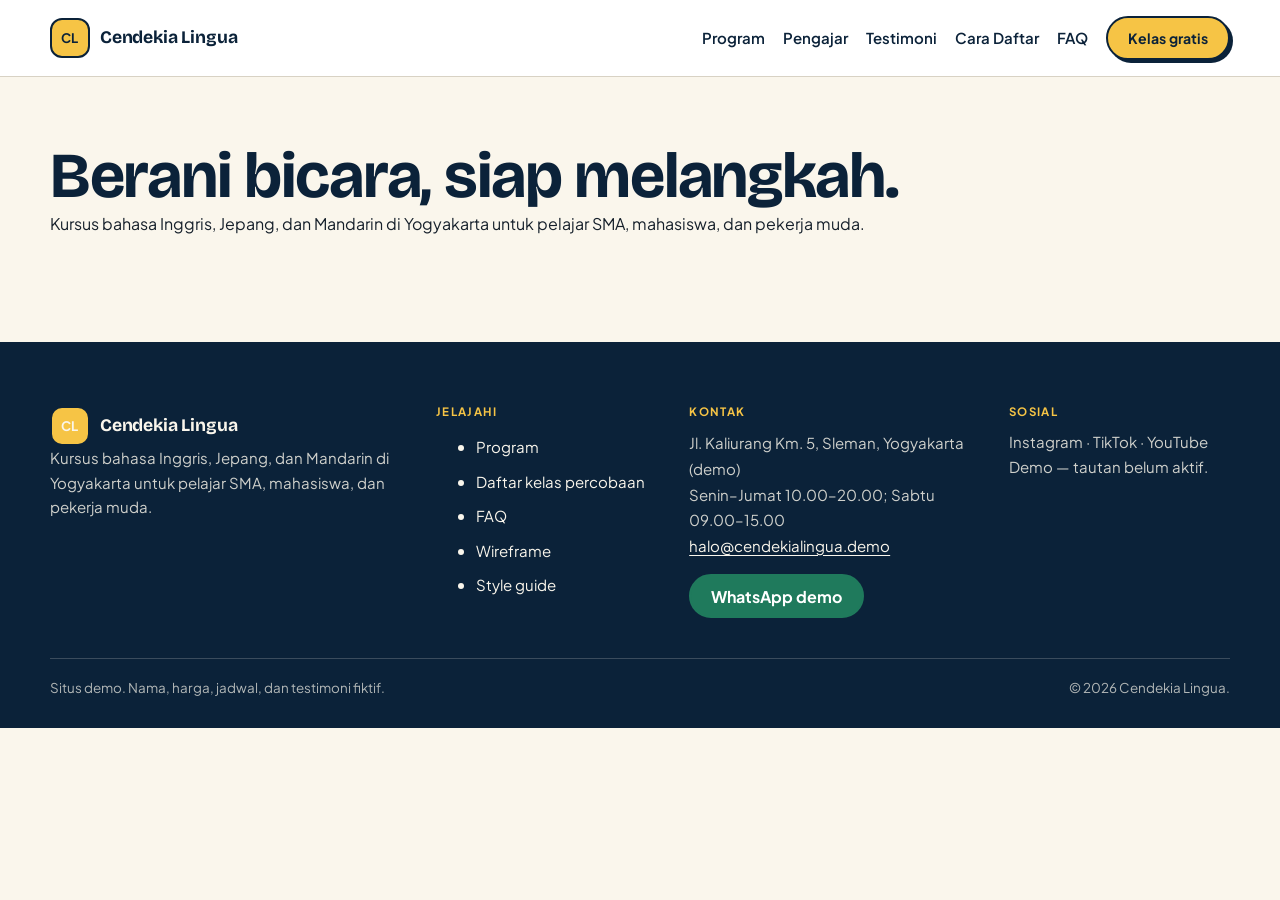
==== index.html @ c1579e50 "feat: scaffold static site shell" ====
<!doctype html>
<html lang="id">
<head>
  <meta charset="utf-8">
  <meta name="viewport" content="width=device-width, initial-scale=1">
  <title>Cendekia Lingua — Kursus Bahasa Inggris, Jepang, Mandarin di Yogyakarta</title>
  <meta name="description" content="Kursus bahasa Inggris, Jepang, dan Mandarin di Yogyakarta untuk pelajar SMA, mahasiswa, dan pekerja muda. Coba kelas percobaan gratis.">
  <meta name="theme-color" content="#0B2239">
  <link rel="icon" href="assets/logo.svg" type="image/svg+xml">
  <link rel="preconnect" href="https://fonts.googleapis.com">
  <link rel="preconnect" href="https://fonts.gstatic.com" crossorigin>
  <link href="https://fonts.googleapis.com/css2?family=Bricolage+Grotesque:wght@600;700&family=Plus+Jakarta+Sans:wght@400;500;600;700&display=swap" rel="stylesheet">
  <link rel="stylesheet" href="css/style.css">
</head>
<body>
  <a class="skip-link" href="#main">Langsung ke konten</a>

  <header class="site-header">
    <div class="container header-inner">
      <a class="logo" href="index.html" aria-current="page">
        <span class="logo-mark" aria-hidden="true">CL</span>
        <span class="logo-word">Cendekia Lingua</span>
      </a>
      <button class="nav-toggle" type="button" data-nav-toggle aria-expanded="false" aria-controls="site-nav">
        <span class="nav-toggle-label">Menu</span>
      </button>
      <nav class="site-nav" id="site-nav" data-nav aria-label="Navigasi utama">
        <ul class="nav-list">
          <li><a href="program.html">Program</a></li>
          <li><a href="index.html#pengajar">Pengajar</a></li>
          <li><a href="index.html#testimoni">Testimoni</a></li>
          <li><a href="daftar.html">Cara Daftar</a></li>
          <li><a href="index.html#faq">FAQ</a></li>
          <li><a class="btn btn-primary nav-cta" href="daftar.html">Kelas gratis</a></li>
        </ul>
      </nav>
    </div>
  </header>

  <main id="main">
    <section class="section">
      <div class="container">
        <h1>Berani bicara, siap melangkah.</h1>
        <p>Kursus bahasa Inggris, Jepang, dan Mandarin di Yogyakarta untuk pelajar SMA, mahasiswa, dan pekerja muda.</p>
      </div>
    </section>
  </main>

  <footer class="site-footer">
    <div class="container footer-grid">
      <div class="footer-brand">
        <a class="logo" href="index.html">
          <span class="logo-mark" aria-hidden="true">CL</span>
          <span class="logo-word">Cendekia Lingua</span>
        </a>
        <p>Kursus bahasa Inggris, Jepang, dan Mandarin di Yogyakarta untuk pelajar SMA, mahasiswa, dan pekerja muda.</p>
      </div>
      <nav class="footer-nav" aria-label="Navigasi footer">
        <h2 class="footer-heading">Jelajahi</h2>
        <ul>
          <li><a href="program.html">Program</a></li>
          <li><a href="daftar.html">Daftar kelas percobaan</a></li>
          <li><a href="index.html#faq">FAQ</a></li>
          <li><a href="wireframe.html">Wireframe</a></li>
          <li><a href="style-guide.html">Style guide</a></li>
        </ul>
      </nav>
      <div class="footer-contact">
        <h2 class="footer-heading">Kontak</h2>
        <address>
          Jl. Kaliurang Km. 5, Sleman, Yogyakarta (demo)<br>
          Senin–Jumat 10.00–20.00; Sabtu 09.00–15.00<br>
          <a href="mailto:halo@cendekialingua.demo">halo@cendekialingua.demo</a>
        </address>
        <button type="button" class="btn btn-whatsapp" data-dialog-open="whatsapp">WhatsApp demo</button>
      </div>
      <div class="footer-social">
        <h2 class="footer-heading">Sosial</h2>
        <p>Instagram · TikTok · YouTube</p>
        <p>Demo — tautan belum aktif.</p>
      </div>
    </div>
    <div class="container footer-bottom">
      <p>Situs demo. Nama, harga, jadwal, dan testimoni fiktif.</p>
      <p>© 2026 Cendekia Lingua.</p>
    </div>
  </footer>

  <dialog data-dialog="whatsapp" aria-labelledby="whatsapp-title">
    <div class="dialog-inner">
      <h2 id="whatsapp-title">WhatsApp demo</h2>
      <p>Nomor <strong>6281200001234</strong> adalah nomor fiktif. Tombol ini tidak membuka WhatsApp sungguhan dan tidak mengirim pesan.</p>
      <p>Di situs nyata, tombol ini akan menghubungkan calon siswa dengan admin Cendekia Lingua.</p>
      <button type="button" class="btn btn-primary" data-dialog-close>Tutup</button>
    </div>
  </dialog>

  <script src="js/main.js" defer></script>
</body>
</html>
---- css/style.css ----
/* ==========================================================================
   Cendekia Lingua — base stylesheet
   Tokens, reset, typography, shared shell, buttons, fields, dialog.
   Page-specific sections are added by later tasks.
   ========================================================================== */

/* --------------------------------------------------------------------------
   Design tokens
   -------------------------------------------------------------------------- */
:root {
  --navy-900: #0B2239;
  --navy-700: #123A5C;
  --yellow-400: #F6C445;
  --yellow-100: #FFF1C9;
  --cream: #FAF6EC;
  --white: #FFFFFF;
  --ink: #16202B;
  --muted: #5C6B7A;
  --line: #D8D2C4;
  --success: #1F7A5C;

  --font-display: "Bricolage Grotesque", "Trebuchet MS", sans-serif;
  --font-body: "Plus Jakarta Sans", "Segoe UI", system-ui, sans-serif;

  --radius-card: 18px;
  --radius-pill: 999px;
  --radius-input: 12px;
  --shadow-soft: 0 10px 30px rgba(11, 34, 57, .08);
  --container: 1180px;
  --header-height: 76px;
}

/* --------------------------------------------------------------------------
   Reset
   -------------------------------------------------------------------------- */
*,
*::before,
*::after {
  box-sizing: border-box;
}

html {
  scroll-behavior: smooth;
  scroll-padding-top: 96px;
}

body,
h1,
h2,
h3,
h4,
p,
figure,
blockquote,
dl,
dd {
  margin: 0;
}

ul[class],
ol[class] {
  margin: 0;
  padding: 0;
  list-style: none;
}

img,
svg {
  display: block;
  max-width: 100%;
}

button,
input,
select,
textarea {
  font: inherit;
  color: inherit;
}

a {
  color: var(--navy-700);
  text-underline-offset: 3px;
}

[hidden] {
  display: none !important;
}

/* --------------------------------------------------------------------------
   Base typography
   -------------------------------------------------------------------------- */
body {
  min-height: 100vh;
  background: var(--cream);
  color: var(--ink);
  font-family: var(--font-body);
  font-size: 1rem;
  line-height: 1.65;
  -webkit-font-smoothing: antialiased;
}

h1,
h2,
h3,
h4 {
  font-family: var(--font-display);
  font-weight: 700;
  line-height: 1.1;
  letter-spacing: -.02em;
  text-wrap: balance;
  color: var(--navy-900);
}

h1 {
  font-size: clamp(36px, 7vw, 64px);
}

h2 {
  font-size: clamp(28px, 4vw, 40px);
}

h3 {
  font-size: clamp(20px, 2.4vw, 24px);
}

p {
  max-width: 68ch;
}

::selection {
  background: var(--yellow-400);
  color: var(--navy-900);
}

/* --------------------------------------------------------------------------
   Layout helpers
   -------------------------------------------------------------------------- */
.container {
  width: min(100% - 2rem, var(--container));
  margin-inline: auto;
}

.section {
  padding-block: 64px;
}

.section--tight {
  padding-block: 40px;
}

.sr-only {
  position: absolute;
  width: 1px;
  height: 1px;
  padding: 0;
  margin: -1px;
  overflow: hidden;
  clip: rect(0 0 0 0);
  white-space: nowrap;
  border: 0;
}

.skip-link {
  position: absolute;
  top: -120px;
  left: 16px;
  z-index: 200;
  padding: 10px 18px;
  border: 2px solid var(--navy-900);
  border-radius: 10px;
  background: var(--yellow-400);
  color: var(--navy-900);
  font-weight: 700;
  text-decoration: none;
}

.skip-link:focus {
  top: 12px;
}

/* --------------------------------------------------------------------------
   Focus
   -------------------------------------------------------------------------- */
:focus-visible {
  outline: 3px solid var(--navy-900);
  outline-offset: 3px;
}

.site-footer :focus-visible {
  outline-color: var(--yellow-400);
}

/* --------------------------------------------------------------------------
   Header
   -------------------------------------------------------------------------- */
.site-header {
  position: sticky;
  top: 0;
  z-index: 50;
  background: var(--white);
  border-bottom: 1px solid var(--line);
}

.header-inner {
  display: flex;
  flex-wrap: wrap;
  align-items: center;
  gap: 12px 24px;
  padding-block: 14px;
}

.logo {
  display: inline-flex;
  align-items: center;
  gap: 10px;
  color: var(--navy-900);
  font-family: var(--font-display);
  font-size: 1.1rem;
  font-weight: 700;
  letter-spacing: -.01em;
  text-decoration: none;
}

.logo-mark {
  display: grid;
  place-items: center;
  width: 40px;
  height: 40px;
  border: 2px solid var(--navy-900);
  border-radius: 12px;
  background: var(--yellow-400);
  font-family: var(--font-body);
  font-size: .82rem;
  font-weight: 700;
  letter-spacing: .02em;
}

.site-nav {
  width: 100%;
}

.nav-list {
  display: flex;
  flex-wrap: wrap;
  align-items: center;
  gap: 4px 18px;
}

.nav-list a:not(.btn) {
  display: inline-block;
  padding-block: 6px;
  color: var(--navy-900);
  font-size: .94rem;
  font-weight: 600;
  text-decoration: none;
}

.nav-list a:not(.btn):hover {
  text-decoration: underline;
  text-decoration-thickness: 2px;
  text-underline-offset: 5px;
}

.nav-list a[aria-current="page"] {
  text-decoration: underline;
  text-decoration-color: var(--yellow-400);
  text-decoration-thickness: 3px;
  text-underline-offset: 6px;
}

.nav-cta {
  margin-left: auto;
  padding: 8px 16px;
  font-size: .88rem;
}

.nav-toggle {
  display: none;
}

@media (min-width: 980px) {
  .header-inner {
    flex-wrap: nowrap;
    padding-block: 16px;
  }

  .site-nav {
    width: auto;
    margin-left: auto;
  }

  .nav-list {
    flex-wrap: nowrap;
  }
}

/* --------------------------------------------------------------------------
   Buttons
   -------------------------------------------------------------------------- */
.btn {
  display: inline-flex;
  align-items: center;
  justify-content: center;
  gap: 8px;
  min-height: 44px;
  padding: 10px 20px;
  border: 2px solid var(--navy-900);
  border-radius: var(--radius-pill);
  background: transparent;
  color: var(--navy-900);
  font-weight: 700;
  line-height: 1.2;
  text-align: center;
  text-decoration: none;
  cursor: pointer;
  transition: transform .18s ease, box-shadow .18s ease, background-color .18s ease;
}

.btn-primary {
  background: var(--yellow-400);
  box-shadow: 3px 3px 0 var(--navy-900);
}

.btn-primary:hover {
  transform: translateY(-2px);
  box-shadow: 1px 1px 0 var(--navy-900);
}

.btn-secondary:hover {
  background: var(--yellow-100);
}

.btn-whatsapp {
  border-color: var(--success);
  background: var(--success);
  color: var(--white);
}

.btn-whatsapp:hover {
  background: #17624a;
  border-color: #17624a;
}

.btn:disabled,
.btn[aria-disabled="true"] {
  opacity: .55;
  cursor: not-allowed;
  transform: none;
  box-shadow: none;
}

/* --------------------------------------------------------------------------
   Fields
   -------------------------------------------------------------------------- */
.field {
  display: grid;
  gap: 6px;
}

label,
legend {
  font-size: .92rem;
  font-weight: 600;
  color: var(--navy-900);
}

input,
select,
textarea {
  width: 100%;
  min-height: 44px;
  padding: 10px 14px;
  border: 1.5px solid var(--line);
  border-radius: var(--radius-input);
  background: var(--white);
  color: var(--ink);
}

textarea {
  min-height: 110px;
  resize: vertical;
}

input:focus,
select:focus,
textarea:focus {
  border-color: var(--navy-700);
  outline: 3px solid var(--yellow-100);
  outline-offset: 1px;
}

input[aria-invalid="true"],
select[aria-invalid="true"],
textarea[aria-invalid="true"] {
  border-color: #B3261E;
}

/* --------------------------------------------------------------------------
   Footer
   -------------------------------------------------------------------------- */
.site-footer {
  margin-top: 40px;
  background: var(--navy-900);
  color: var(--cream);
}

.site-footer a {
  color: var(--cream);
}

.footer-grid {
  display: grid;
  gap: 32px;
  padding-block: 48px 32px;
}

.footer-heading {
  margin-bottom: 12px;
  color: var(--yellow-400);
  font-family: var(--font-body);
  font-size: .72rem;
  font-weight: 700;
  letter-spacing: .12em;
  text-transform: uppercase;
}

.site-footer .logo {
  color: var(--cream);
}

.site-footer p {
  color: rgba(250, 246, 236, .82);
  font-size: .94rem;
}

.footer-nav ul {
  display: grid;
  gap: 8px;
}

.footer-nav a {
  font-size: .94rem;
  text-decoration: none;
}

.footer-nav a:hover {
  text-decoration: underline;
}

.site-footer address {
  font-size: .94rem;
  font-style: normal;
  line-height: 1.7;
  color: rgba(250, 246, 236, .82);
}

.footer-contact .btn {
  margin-top: 16px;
}

.footer-bottom {
  display: flex;
  flex-wrap: wrap;
  justify-content: space-between;
  gap: 8px 24px;
  padding-block: 18px 28px;
  border-top: 1px solid rgba(250, 246, 236, .2);
  font-size: .84rem;
  color: rgba(250, 246, 236, .7);
}

.footer-bottom p {
  max-width: none;
  color: inherit;
  font-size: inherit;
}

@media (min-width: 760px) {
  .footer-grid {
    grid-template-columns: 1.5fr 1fr 1.2fr;
  }
}

@media (min-width: 980px) {
  .footer-grid {
    grid-template-columns: 1.6fr 1fr 1.3fr 1fr;
    padding-block: 64px 40px;
  }
}

/* --------------------------------------------------------------------------
   Dialog
   -------------------------------------------------------------------------- */
dialog {
  max-width: min(92vw, 460px);
  padding: 0;
  border: 2px solid var(--navy-900);
  border-radius: var(--radius-card);
  background: var(--white);
  color: var(--ink);
  box-shadow: 0 24px 60px rgba(11, 34, 57, .28);
}

dialog::backdrop {
  background: rgba(11, 34, 57, .55);
}

.dialog-inner {
  padding: 28px;
}

.dialog-inner h2 {
  margin-bottom: 10px;
  font-size: 1.5rem;
}

.dialog-inner p {
  margin-bottom: 12px;
  font-size: .95rem;
}

.dialog-inner .btn {
  margin-top: 8px;
}

body.has-dialog-open {
  overflow: hidden;
}

/* --------------------------------------------------------------------------
   Responsive
   -------------------------------------------------------------------------- */
@media (max-width: 759px) {
  .section {
    padding-block: 48px;
  }

  .site-footer {
    margin-top: 24px;
  }
}

@media (max-width: 559px) {
  .container {
    width: min(100% - 1.5rem, var(--container));
  }

  .logo-mark {
    width: 36px;
    height: 36px;
  }

  .nav-cta {
    margin-left: 0;
  }
}

/* --------------------------------------------------------------------------
   Reduced motion
   -------------------------------------------------------------------------- */
@media (prefers-reduced-motion: reduce) {
  html {
    scroll-behavior: auto;
  }

  *,
  *::before,
  *::after {
    animation-duration: .01ms !important;
    animation-iteration-count: 1 !important;
    transition-duration: .01ms !important;
    scroll-behavior: auto !important;
  }
}
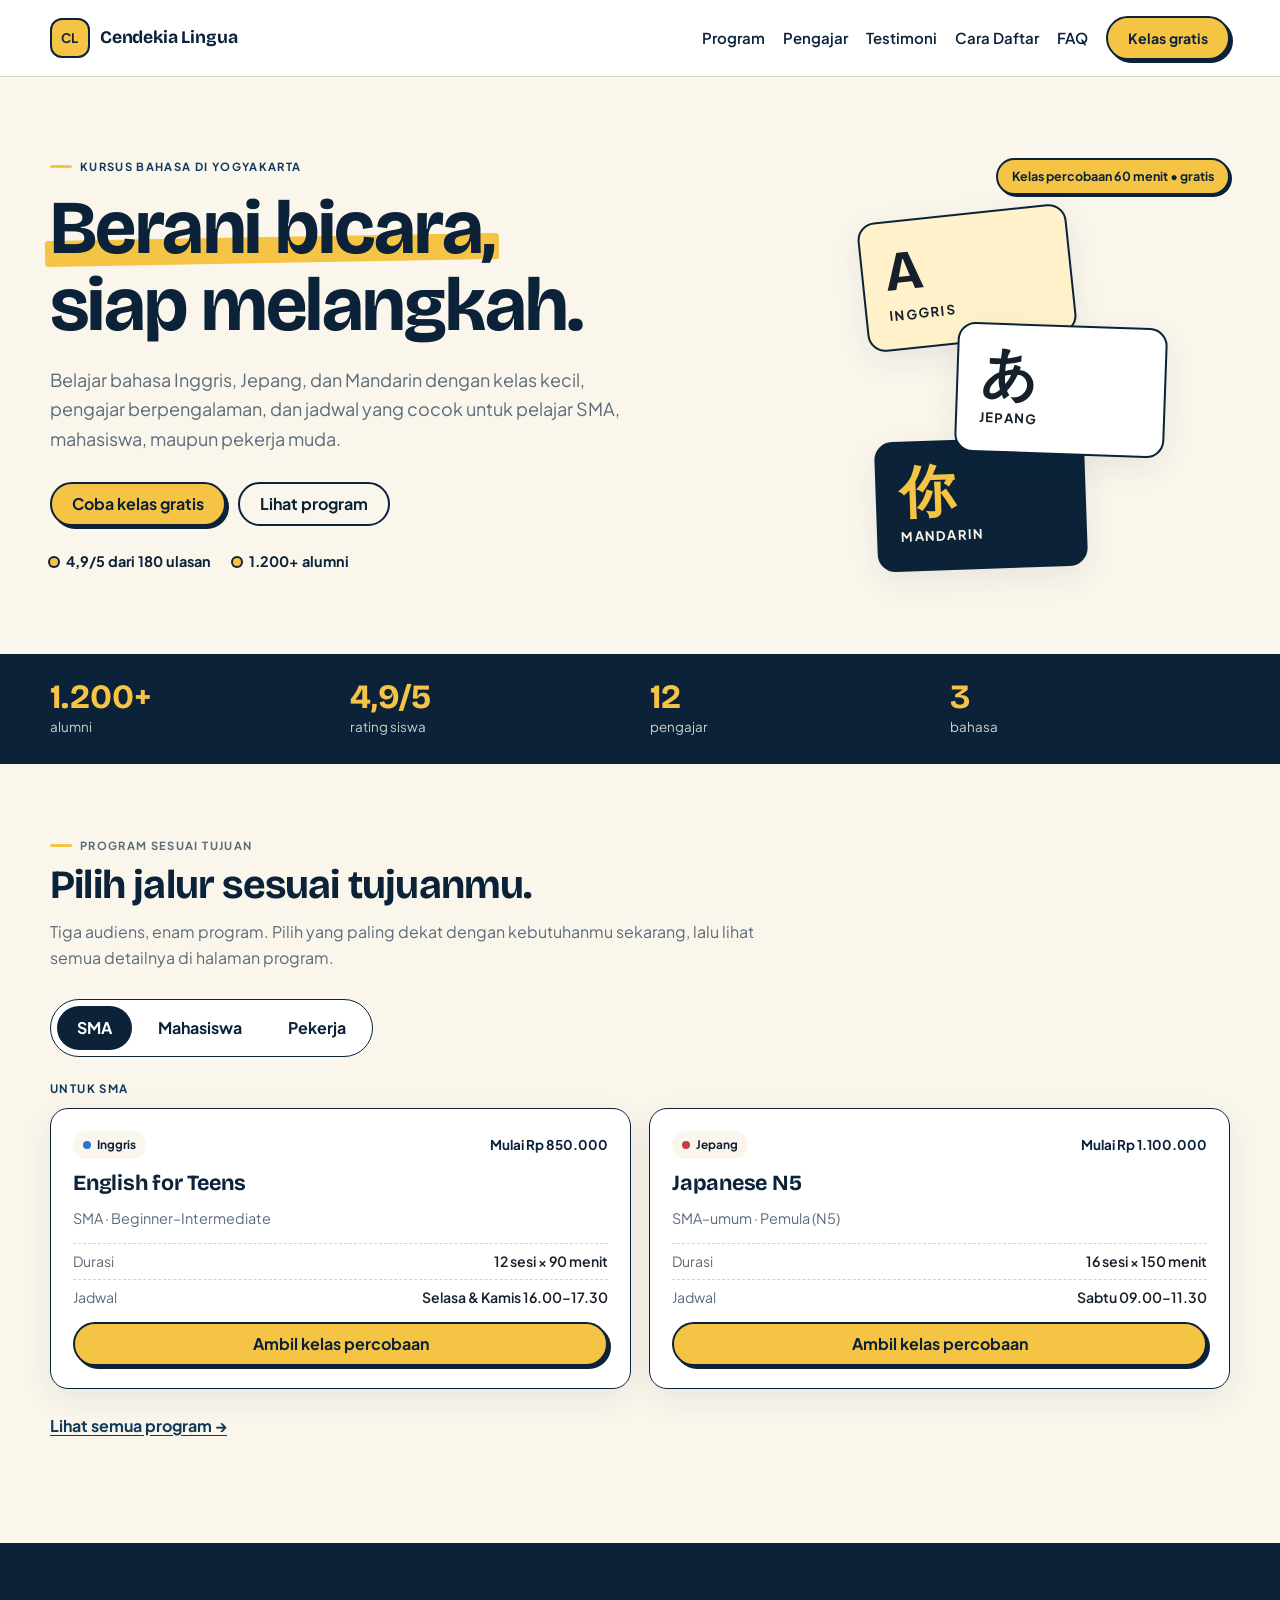
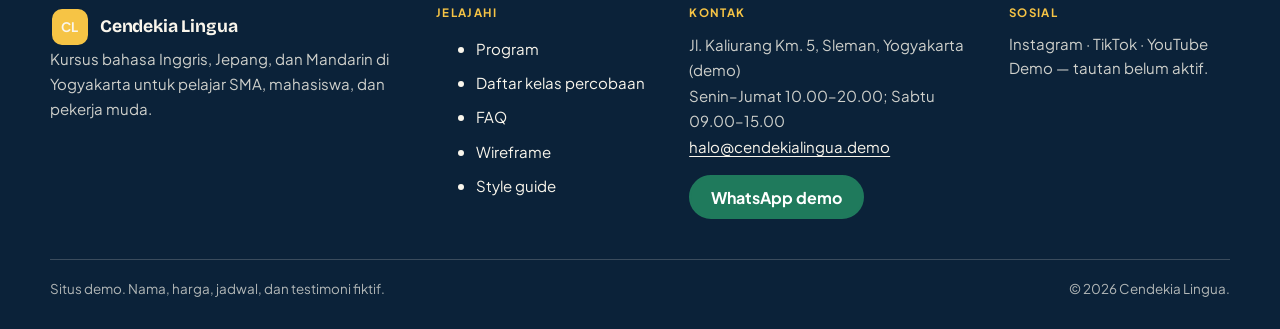
==== commit 23d5145c: "feat: add homepage hero and audience tabs" ====
--- a/index.html
+++ b/index.html
@@ -38,10 +38,162 @@
   </header>
 
   <main id="main">
-    <section class="section">
+    <section class="hero" id="hero" data-hero aria-labelledby="hero-title">
+      <div class="container hero-inner">
+        <div class="hero-copy">
+          <p class="eyebrow">Kursus bahasa di Yogyakarta</p>
+          <h1 class="hero-title" id="hero-title"><span class="hero-highlight">Berani bicara,</span><br>siap melangkah.</h1>
+          <p class="hero-lead">Belajar bahasa Inggris, Jepang, dan Mandarin dengan kelas kecil, pengajar berpengalaman, dan jadwal yang cocok untuk pelajar SMA, mahasiswa, maupun pekerja muda.</p>
+          <div class="hero-actions">
+            <a class="btn btn-primary" href="daftar.html">Coba kelas gratis</a>
+            <a class="btn btn-secondary" href="program.html">Lihat program</a>
+          </div>
+          <p class="hero-proof"><span>4,9/5 dari 180 ulasan</span><span>1.200+ alumni</span></p>
+        </div>
+
+        <div class="hero-visual" aria-hidden="true">
+          <span class="hero-chip">Kelas percobaan 60 menit • gratis</span>
+          <div class="lang-stack">
+            <div class="lang-card lang-card--en">
+              <span class="lang-char">A</span>
+              <span class="lang-name">Inggris</span>
+            </div>
+            <div class="lang-card lang-card--ja">
+              <span class="lang-char">あ</span>
+              <span class="lang-name">Jepang</span>
+            </div>
+            <div class="lang-card lang-card--zh">
+              <span class="lang-char">你</span>
+              <span class="lang-name">Mandarin</span>
+            </div>
+          </div>
+        </div>
+      </div>
+    </section>
+
+    <section class="stats-strip" data-stats aria-label="Cendekia Lingua dalam angka">
+      <div class="container stats-grid">
+        <div class="stat"><strong>1.200+</strong><span>alumni</span></div>
+        <div class="stat"><strong>4,9/5</strong><span>rating siswa</span></div>
+        <div class="stat"><strong>12</strong><span>pengajar</span></div>
+        <div class="stat"><strong>3</strong><span>bahasa</span></div>
+      </div>
+    </section>
+
+    <section class="section" id="program" aria-labelledby="program-title">
       <div class="container">
-        <h1>Berani bicara, siap melangkah.</h1>
-        <p>Kursus bahasa Inggris, Jepang, dan Mandarin di Yogyakarta untuk pelajar SMA, mahasiswa, dan pekerja muda.</p>
+        <div class="section-heading">
+          <p class="eyebrow">Program sesuai tujuan</p>
+          <h2 id="program-title">Pilih jalur sesuai tujuanmu.</h2>
+          <p>Tiga audiens, enam program. Pilih yang paling dekat dengan kebutuhanmu sekarang, lalu lihat semua detailnya di halaman program.</p>
+        </div>
+
+        <div class="tablist" role="tablist" aria-label="Pilih audiens">
+          <button class="tab" type="button" role="tab" id="tab-sma" data-tab="sma" aria-selected="true" aria-controls="panel-sma" tabindex="0">SMA</button>
+          <button class="tab" type="button" role="tab" id="tab-mahasiswa" data-tab="mahasiswa" aria-selected="false" aria-controls="panel-mahasiswa" tabindex="-1">Mahasiswa</button>
+          <button class="tab" type="button" role="tab" id="tab-pekerja" data-tab="pekerja" aria-selected="false" aria-controls="panel-pekerja" tabindex="-1">Pekerja</button>
+        </div>
+
+        <section class="program-panel" data-panel="sma" data-audience="sma" id="panel-sma" role="tabpanel" aria-labelledby="tab-sma">
+          <h3 class="panel-heading">Untuk SMA</h3>
+          <div class="program-grid">
+            <article class="program-card" data-program-card data-audience="sma" data-slug="english-teens">
+              <div class="program-card-top">
+                <span class="lang-badge lang-badge--inggris"><span class="lang-dot" aria-hidden="true"></span>Inggris</span>
+                <span class="program-price">Mulai Rp 850.000</span>
+              </div>
+              <h4>English for Teens</h4>
+              <p class="program-meta">SMA · Beginner–Intermediate</p>
+              <dl class="program-facts">
+                <div><dt>Durasi</dt><dd>12 sesi × 90 menit</dd></div>
+                <div><dt>Jadwal</dt><dd>Selasa &amp; Kamis 16.00–17.30</dd></div>
+              </dl>
+              <a class="btn btn-primary" href="daftar.html?program=english-teens">Ambil kelas percobaan</a>
+            </article>
+
+            <article class="program-card" data-program-card data-audience="sma" data-slug="japanese-n5">
+              <div class="program-card-top">
+                <span class="lang-badge lang-badge--jepang"><span class="lang-dot" aria-hidden="true"></span>Jepang</span>
+                <span class="program-price">Mulai Rp 1.100.000</span>
+              </div>
+              <h4>Japanese N5</h4>
+              <p class="program-meta">SMA–umum · Pemula (N5)</p>
+              <dl class="program-facts">
+                <div><dt>Durasi</dt><dd>16 sesi × 150 menit</dd></div>
+                <div><dt>Jadwal</dt><dd>Sabtu 09.00–11.30</dd></div>
+              </dl>
+              <a class="btn btn-primary" href="daftar.html?program=japanese-n5">Ambil kelas percobaan</a>
+            </article>
+          </div>
+        </section>
+
+        <section class="program-panel" data-panel="mahasiswa" data-audience="mahasiswa" id="panel-mahasiswa" role="tabpanel" aria-labelledby="tab-mahasiswa">
+          <h3 class="panel-heading">Untuk Mahasiswa</h3>
+          <div class="program-grid">
+            <article class="program-card" data-program-card data-audience="mahasiswa" data-slug="english-campus">
+              <div class="program-card-top">
+                <span class="lang-badge lang-badge--inggris"><span class="lang-dot" aria-hidden="true"></span>Inggris</span>
+                <span class="program-price">Mulai Rp 950.000</span>
+              </div>
+              <h4>English for Campus</h4>
+              <p class="program-meta">Mahasiswa · Conversation</p>
+              <dl class="program-facts">
+                <div><dt>Durasi</dt><dd>12 sesi × 90 menit</dd></div>
+                <div><dt>Jadwal</dt><dd>Senin &amp; Rabu 18.30–20.00</dd></div>
+              </dl>
+              <a class="btn btn-primary" href="daftar.html?program=english-campus">Ambil kelas percobaan</a>
+            </article>
+
+            <article class="program-card" data-program-card data-audience="mahasiswa" data-slug="japanese-n4">
+              <div class="program-card-top">
+                <span class="lang-badge lang-badge--jepang"><span class="lang-dot" aria-hidden="true"></span>Jepang</span>
+                <span class="program-price">Mulai Rp 1.250.000</span>
+              </div>
+              <h4>Japanese N4</h4>
+              <p class="program-meta">Mahasiswa–umum · Lanjutan N4 (prasyarat N5)</p>
+              <dl class="program-facts">
+                <div><dt>Durasi</dt><dd>16 sesi × 150 menit</dd></div>
+                <div><dt>Jadwal</dt><dd>Sabtu 13.00–15.30</dd></div>
+              </dl>
+              <a class="btn btn-primary" href="daftar.html?program=japanese-n4">Ambil kelas percobaan</a>
+            </article>
+          </div>
+        </section>
+
+        <section class="program-panel" data-panel="pekerja" data-audience="pekerja" id="panel-pekerja" role="tabpanel" aria-labelledby="tab-pekerja">
+          <h3 class="panel-heading">Untuk Pekerja</h3>
+          <div class="program-grid">
+            <article class="program-card" data-program-card data-audience="pekerja" data-slug="english-work">
+              <div class="program-card-top">
+                <span class="lang-badge lang-badge--inggris"><span class="lang-dot" aria-hidden="true"></span>Inggris</span>
+                <span class="program-price">Mulai Rp 1.200.000</span>
+              </div>
+              <h4>English for Work</h4>
+              <p class="program-meta">Pekerja · Business speaking</p>
+              <dl class="program-facts">
+                <div><dt>Durasi</dt><dd>10 sesi × 90 menit</dd></div>
+                <div><dt>Jadwal</dt><dd>Selasa &amp; Kamis 19.00–20.30 (online)</dd></div>
+              </dl>
+              <a class="btn btn-primary" href="daftar.html?program=english-work">Ambil kelas percobaan</a>
+            </article>
+
+            <article class="program-card" data-program-card data-audience="pekerja" data-slug="mandarin-hsk1-2">
+              <div class="program-card-top">
+                <span class="lang-badge lang-badge--mandarin"><span class="lang-dot" aria-hidden="true"></span>Mandarin</span>
+                <span class="program-price">Mulai Rp 1.100.000</span>
+              </div>
+              <h4>Mandarin HSK 1–2</h4>
+              <p class="program-meta">Pekerja–umum · Pemula (HSK 1–2)</p>
+              <dl class="program-facts">
+                <div><dt>Durasi</dt><dd>16 sesi × 90 menit</dd></div>
+                <div><dt>Jadwal</dt><dd>Jumat 18.30–20.00</dd></div>
+              </dl>
+              <a class="btn btn-primary" href="daftar.html?program=mandarin-hsk1-2">Ambil kelas percobaan</a>
+            </article>
+          </div>
+        </section>
+
+        <p class="program-more"><a href="program.html">Lihat semua program →</a></p>
       </div>
     </section>
   </main>
--- a/css/style.css
+++ b/css/style.css
@@ -279,7 +279,71 @@
   display: none;
 }
 
+.js .nav-toggle {
+  display: inline-flex;
+  align-items: center;
+  gap: 8px;
+  min-height: 44px;
+  padding: 8px 16px;
+  margin-left: auto;
+  border: 1.5px solid var(--navy-900);
+  border-radius: var(--radius-pill);
+  background: var(--white);
+  font-size: .9rem;
+  font-weight: 700;
+  cursor: pointer;
+}
+
+.js .nav-toggle::before {
+  content: "";
+  width: 16px;
+  height: 12px;
+  background:
+    linear-gradient(var(--navy-900), var(--navy-900)) 0 0 / 100% 2px no-repeat,
+    linear-gradient(var(--navy-900), var(--navy-900)) 0 5px / 100% 2px no-repeat,
+    linear-gradient(var(--navy-900), var(--navy-900)) 0 10px / 100% 2px no-repeat;
+}
+
+.js .nav-toggle[aria-expanded="true"]::before {
+  width: 14px;
+  height: 14px;
+  background:
+    linear-gradient(45deg, transparent 46%, var(--navy-900) 46% 54%, transparent 54%) center / 100% 100% no-repeat,
+    linear-gradient(-45deg, transparent 46%, var(--navy-900) 46% 54%, transparent 54%) center / 100% 100% no-repeat;
+}
+
+@media (max-width: 979px) {
+  .js .site-nav {
+    display: none;
+    width: 100%;
+  }
+
+  .js .site-nav.is-open {
+    display: block;
+  }
+
+  .js .nav-list {
+    flex-direction: column;
+    align-items: stretch;
+    gap: 2px;
+    padding-block: 8px 4px;
+  }
+
+  .js .nav-list a:not(.btn) {
+    padding-block: 10px;
+  }
+
+  .js .nav-cta {
+    align-self: flex-start;
+    margin: 8px 0 4px;
+  }
+}
+
 @media (min-width: 980px) {
+  .js .nav-toggle {
+    display: none;
+  }
+
   .header-inner {
     flex-wrap: nowrap;
     padding-block: 16px;
@@ -397,6 +461,418 @@
 }
 
 /* --------------------------------------------------------------------------
+   Homepage: hero
+   -------------------------------------------------------------------------- */
+.hero {
+  padding-block: 48px 56px;
+}
+
+.hero-inner {
+  display: grid;
+  gap: 40px;
+  align-items: center;
+}
+
+.eyebrow {
+  display: inline-flex;
+  align-items: center;
+  gap: 8px;
+  color: var(--navy-700);
+  font-size: .7rem;
+  font-weight: 700;
+  letter-spacing: .12em;
+  text-transform: uppercase;
+}
+
+.eyebrow::before {
+  content: "";
+  width: 22px;
+  height: 3px;
+  border-radius: 999px;
+  background: var(--yellow-400);
+}
+
+.hero-title {
+  margin-block: 14px 20px;
+  font-size: clamp(40px, 7vw, 76px);
+  line-height: 1.02;
+}
+
+.hero-highlight {
+  position: relative;
+  z-index: 0;
+  display: inline-block;
+}
+
+.hero-highlight::after {
+  content: "";
+  position: absolute;
+  right: -.06em;
+  bottom: .06em;
+  left: -.06em;
+  z-index: -1;
+  height: .34em;
+  border-radius: 3px;
+  background: var(--yellow-400);
+  transform: rotate(-1deg);
+}
+
+.hero-lead {
+  max-width: 56ch;
+  color: var(--muted);
+  font-size: clamp(16px, 2vw, 18px);
+}
+
+.hero-actions {
+  display: flex;
+  flex-wrap: wrap;
+  gap: 12px;
+  margin-top: 28px;
+}
+
+.hero-proof {
+  display: flex;
+  flex-wrap: wrap;
+  gap: 8px 22px;
+  margin-top: 24px;
+  color: var(--navy-900);
+  font-size: .9rem;
+  font-weight: 700;
+}
+
+.hero-proof span {
+  display: inline-flex;
+  align-items: center;
+  gap: 8px;
+}
+
+.hero-proof span::before {
+  content: "";
+  width: 8px;
+  height: 8px;
+  border-radius: 50%;
+  background: var(--yellow-400);
+  box-shadow: 0 0 0 2px var(--navy-900);
+}
+
+.hero-visual {
+  position: relative;
+  display: grid;
+  justify-items: center;
+  gap: 18px;
+}
+
+.hero-chip {
+  display: inline-flex;
+  align-items: center;
+  min-height: 36px;
+  padding: 6px 14px;
+  border: 2px solid var(--navy-900);
+  border-radius: var(--radius-pill);
+  background: var(--yellow-400);
+  box-shadow: 2px 2px 0 var(--navy-900);
+  color: var(--navy-900);
+  font-size: .78rem;
+  font-weight: 700;
+}
+
+.lang-stack {
+  position: relative;
+  width: min(100%, 360px);
+  height: 352px;
+}
+
+.lang-card {
+  position: absolute;
+  display: grid;
+  gap: 4px;
+  width: 210px;
+  padding: 22px;
+  border: 2px solid var(--navy-900);
+  border-radius: var(--radius-card);
+  background: var(--white);
+  box-shadow: var(--shadow-soft);
+}
+
+.lang-card--en {
+  top: 0;
+  left: 0;
+  background: var(--yellow-100);
+  transform: rotate(-6deg);
+}
+
+.lang-card--ja {
+  top: 112px;
+  left: 26%;
+  z-index: 2;
+  transform: rotate(2deg);
+}
+
+.lang-card--zh {
+  top: 226px;
+  left: 4%;
+  background: var(--navy-900);
+  color: var(--cream);
+  transform: rotate(-2deg);
+}
+
+.lang-char {
+  font-family: var(--font-display);
+  font-size: 56px;
+  font-weight: 700;
+  line-height: 1;
+}
+
+.lang-card--zh .lang-char {
+  color: var(--yellow-400);
+}
+
+.lang-name {
+  font-size: .82rem;
+  font-weight: 700;
+  letter-spacing: .1em;
+  text-transform: uppercase;
+}
+
+.lang-card--zh .lang-name {
+  color: var(--cream);
+}
+
+/* --------------------------------------------------------------------------
+   Homepage: stats
+   -------------------------------------------------------------------------- */
+.stats-strip {
+  padding-block: 26px;
+  background: var(--navy-900);
+  color: var(--cream);
+}
+
+.stats-grid {
+  display: grid;
+  grid-template-columns: repeat(2, minmax(0, 1fr));
+  gap: 20px;
+}
+
+.stat {
+  display: grid;
+  gap: 2px;
+}
+
+.stat strong {
+  color: var(--yellow-400);
+  font-family: var(--font-display);
+  font-size: clamp(26px, 3vw, 34px);
+  line-height: 1;
+}
+
+.stat span {
+  color: rgba(250, 246, 236, .82);
+  font-size: .84rem;
+}
+
+/* --------------------------------------------------------------------------
+   Homepage: audience tabs and program cards
+   -------------------------------------------------------------------------- */
+.section-heading {
+  max-width: 720px;
+  margin-bottom: 28px;
+}
+
+.section-heading h2 {
+  margin-block: 8px 12px;
+}
+
+.section-heading p {
+  color: var(--muted);
+}
+
+.tablist { display: none; }
+.js .tablist { display: flex; }
+
+.tablist {
+  flex-wrap: wrap;
+  gap: 6px;
+  width: fit-content;
+  max-width: 100%;
+  padding: 6px;
+  border: 1.5px solid var(--navy-900);
+  border-radius: var(--radius-pill);
+  background: var(--white);
+}
+
+.tab {
+  min-height: 44px;
+  padding: 8px 20px;
+  border: 0;
+  border-radius: var(--radius-pill);
+  background: transparent;
+  color: var(--navy-900);
+  font-weight: 700;
+  cursor: pointer;
+}
+
+.tab:hover {
+  background: var(--yellow-100);
+}
+
+.tab[aria-selected="true"] {
+  background: var(--navy-900);
+  color: var(--white);
+}
+
+.program-panel {
+  margin-top: 26px;
+}
+
+.panel-heading {
+  color: var(--navy-700);
+  font-family: var(--font-body);
+  font-size: .72rem;
+  font-weight: 700;
+  letter-spacing: .12em;
+  text-transform: uppercase;
+}
+
+.program-grid {
+  display: grid;
+  gap: 18px;
+  margin-top: 12px;
+}
+
+.program-card {
+  display: flex;
+  flex-direction: column;
+  gap: 12px;
+  padding: 22px;
+  border: 1.5px solid var(--navy-900);
+  border-radius: var(--radius-card);
+  background: var(--white);
+  box-shadow: var(--shadow-soft);
+}
+
+.program-card-top {
+  display: flex;
+  flex-wrap: wrap;
+  align-items: center;
+  justify-content: space-between;
+  gap: 8px 12px;
+}
+
+.program-card h4 {
+  font-family: var(--font-display);
+  font-size: 1.35rem;
+  font-weight: 700;
+  line-height: 1.15;
+  letter-spacing: -.01em;
+  color: var(--navy-900);
+}
+
+.lang-badge {
+  display: inline-flex;
+  align-items: center;
+  gap: 6px;
+  padding: 4px 10px;
+  border-radius: var(--radius-pill);
+  background: var(--cream);
+  color: var(--navy-900);
+  font-size: .74rem;
+  font-weight: 700;
+}
+
+.lang-dot {
+  width: 8px;
+  height: 8px;
+  border-radius: 50%;
+}
+
+.lang-badge--inggris .lang-dot {
+  background: #2F6FDB;
+}
+
+.lang-badge--jepang .lang-dot {
+  background: #C43D3D;
+}
+
+.lang-badge--mandarin .lang-dot {
+  background: var(--success);
+}
+
+.program-price {
+  color: var(--navy-900);
+  font-size: .84rem;
+  font-weight: 700;
+}
+
+.program-meta {
+  color: var(--muted);
+  font-size: .9rem;
+}
+
+.program-facts {
+  display: grid;
+  gap: 6px;
+  margin: 0;
+  font-size: .88rem;
+}
+
+.program-facts > div {
+  display: flex;
+  justify-content: space-between;
+  gap: 12px;
+  padding-top: 6px;
+  border-top: 1px dashed var(--line);
+}
+
+.program-facts dt {
+  color: var(--muted);
+}
+
+.program-facts dd {
+  margin: 0;
+  font-weight: 600;
+  text-align: right;
+}
+
+.program-card .btn {
+  width: 100%;
+  margin-top: auto;
+}
+
+.program-more {
+  margin-top: 24px;
+  font-weight: 700;
+}
+
+@media (min-width: 760px) {
+  .stats-grid {
+    grid-template-columns: repeat(4, minmax(0, 1fr));
+  }
+
+  .program-grid {
+    grid-template-columns: repeat(2, minmax(0, 1fr));
+  }
+}
+
+@media (min-width: 980px) {
+  .hero {
+    padding-block: 72px 80px;
+  }
+
+  .hero-inner {
+    grid-template-columns: minmax(0, 1.05fr) minmax(320px, .95fr);
+    gap: 56px;
+  }
+
+  .hero-visual {
+    justify-items: end;
+  }
+
+  .lang-stack {
+    margin-right: 8px;
+  }
+}
+
+/* --------------------------------------------------------------------------
    Footer
    -------------------------------------------------------------------------- */
 .site-footer {
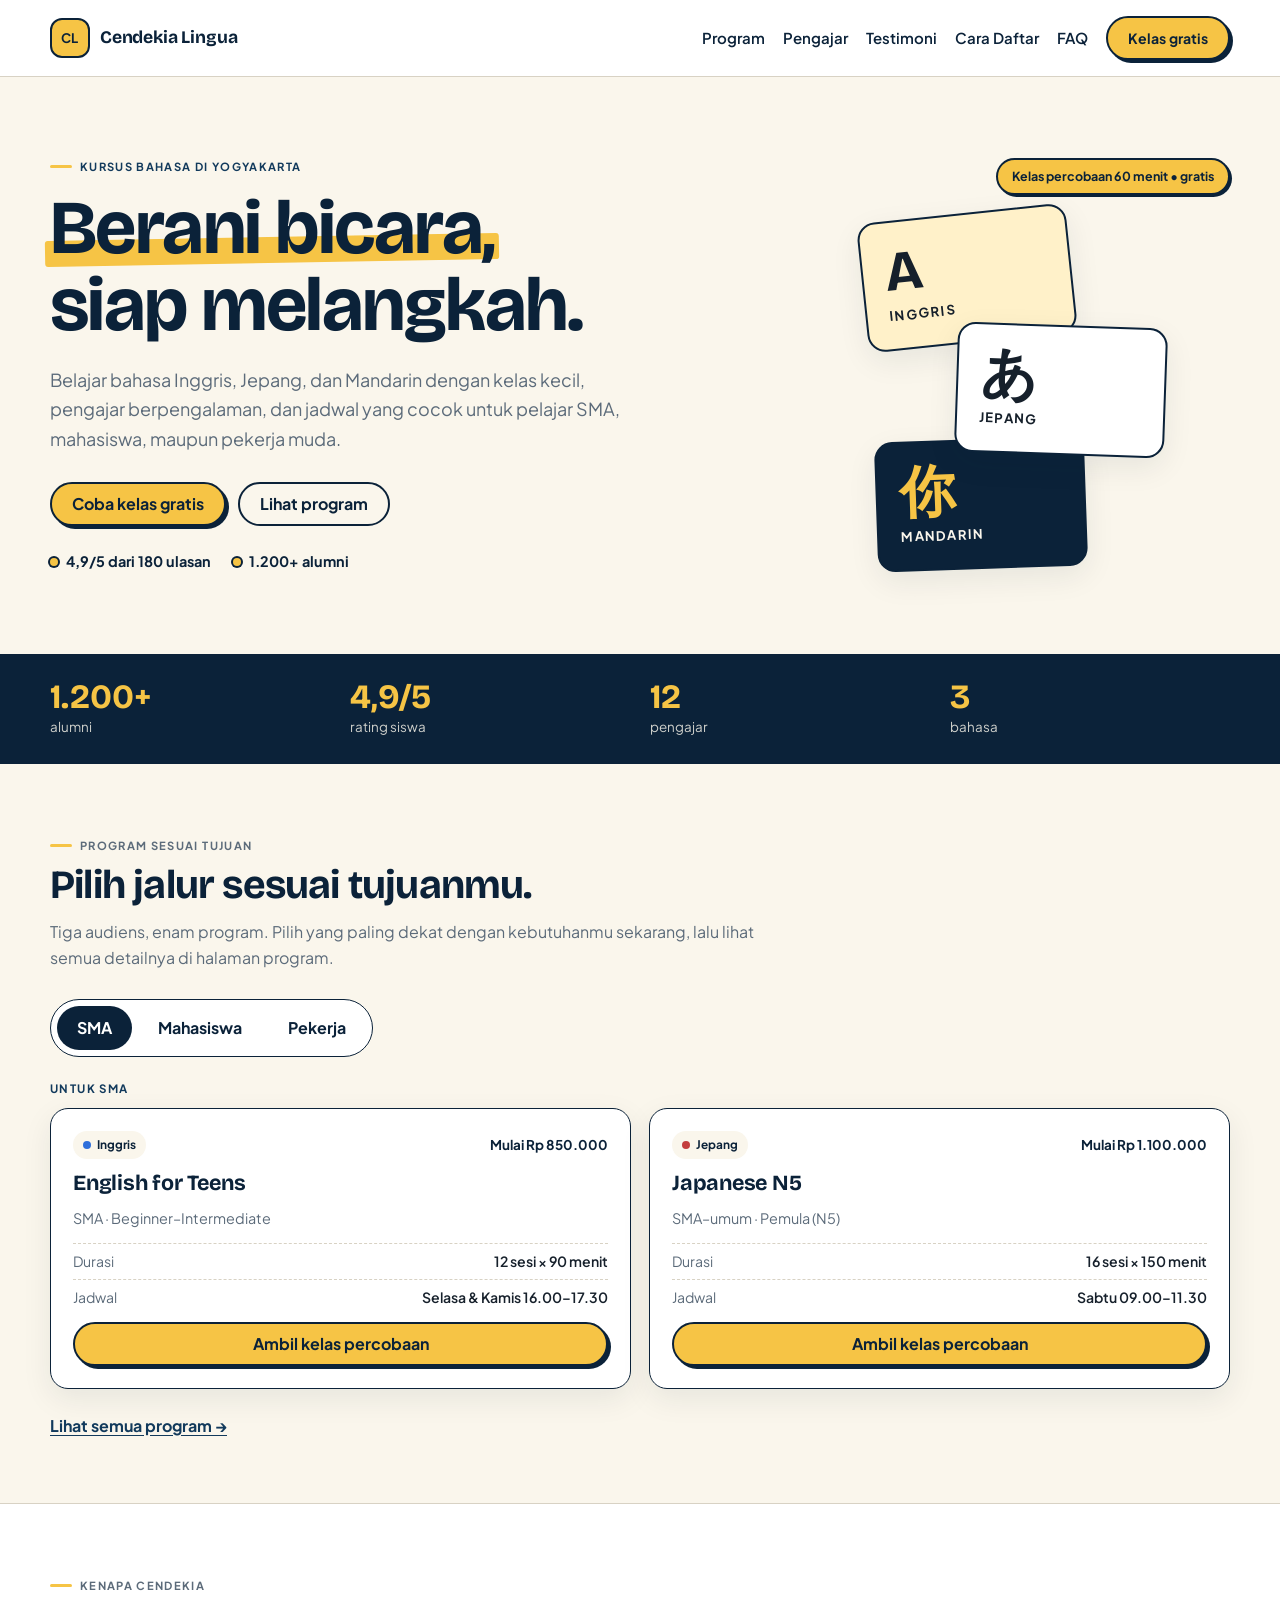
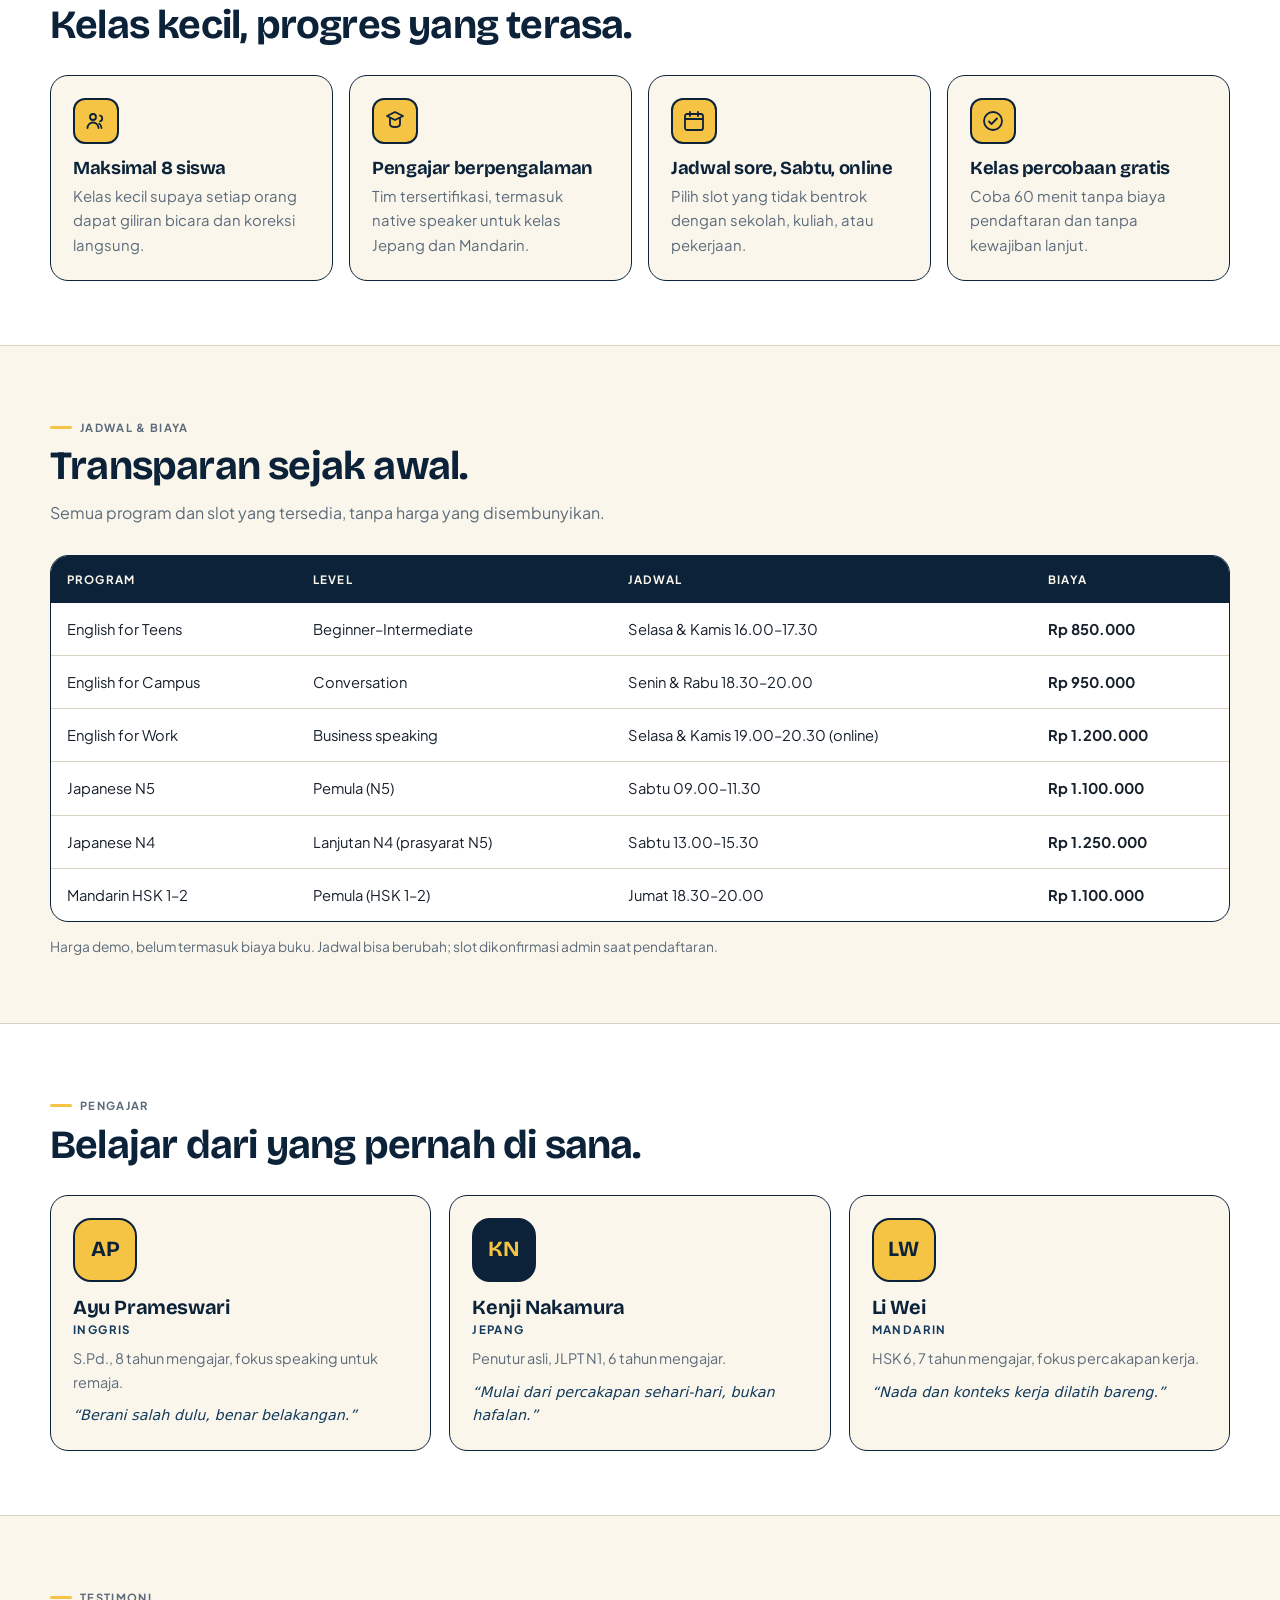
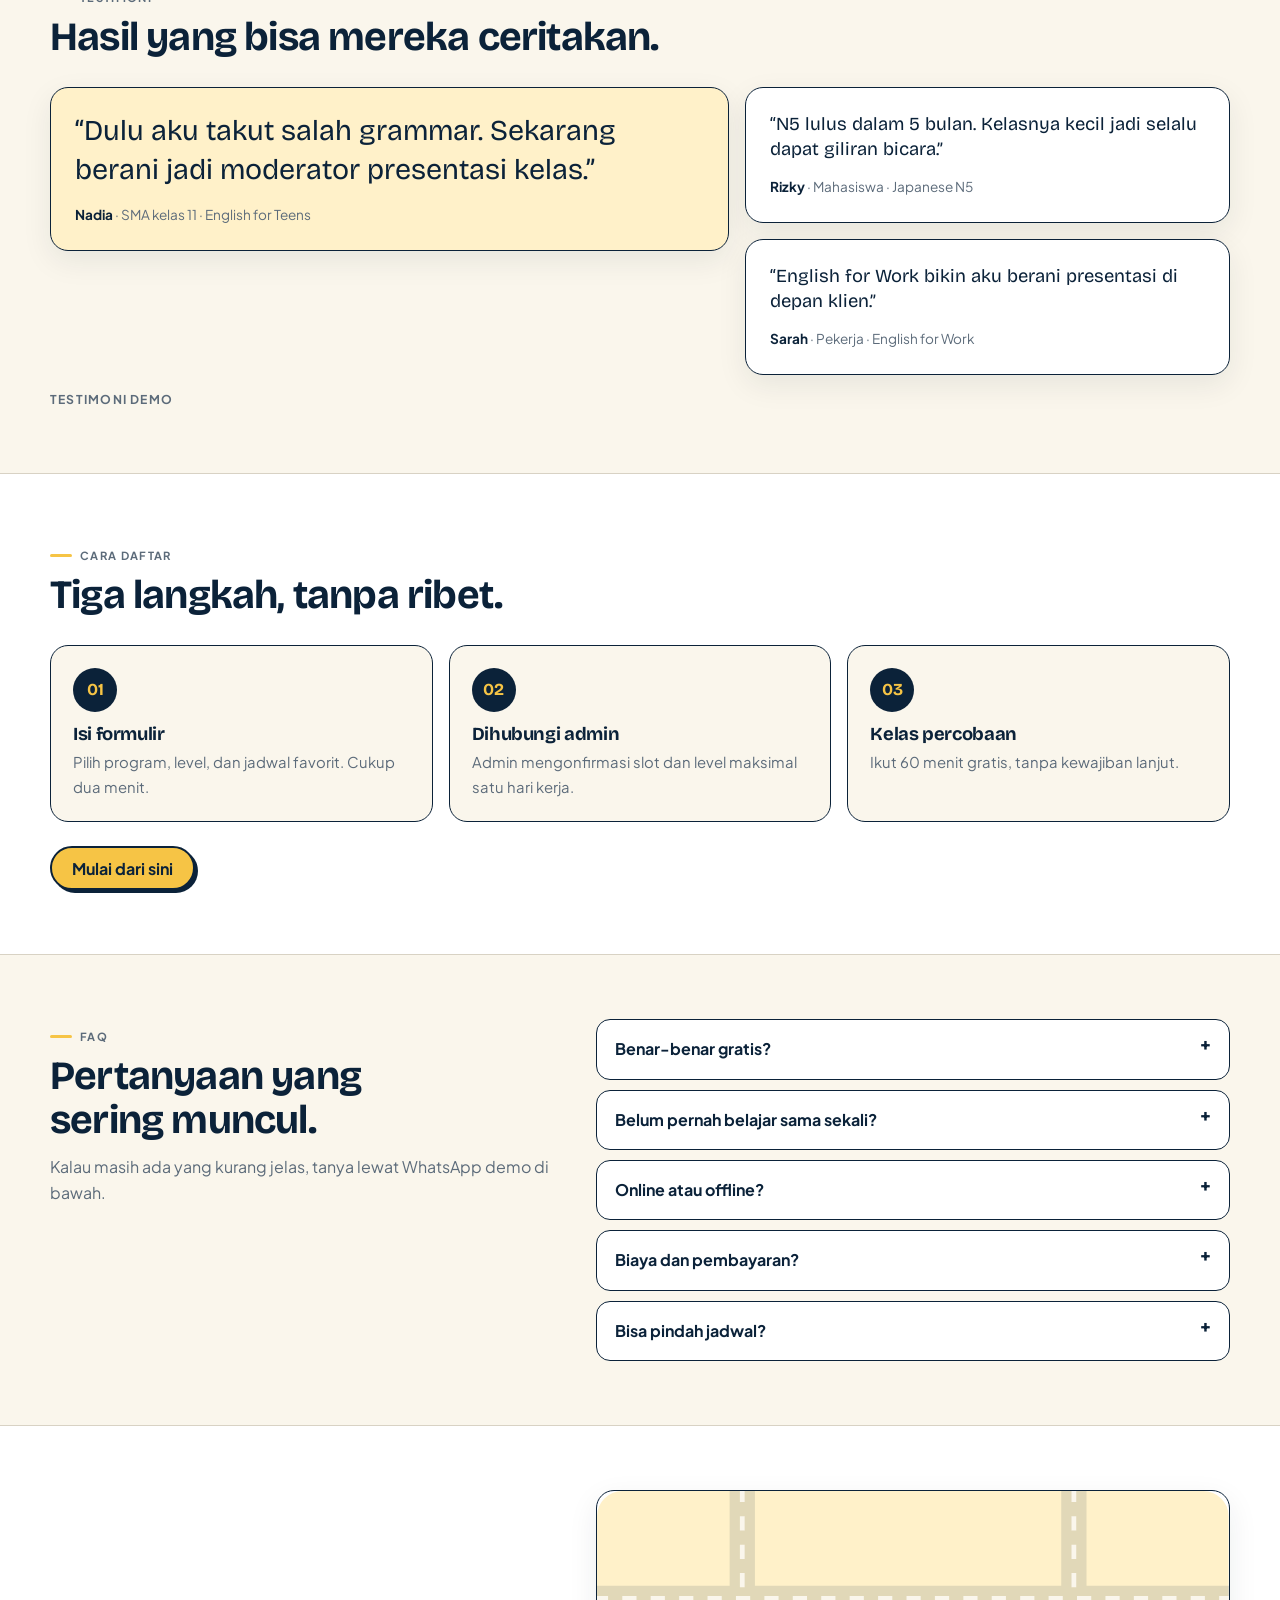
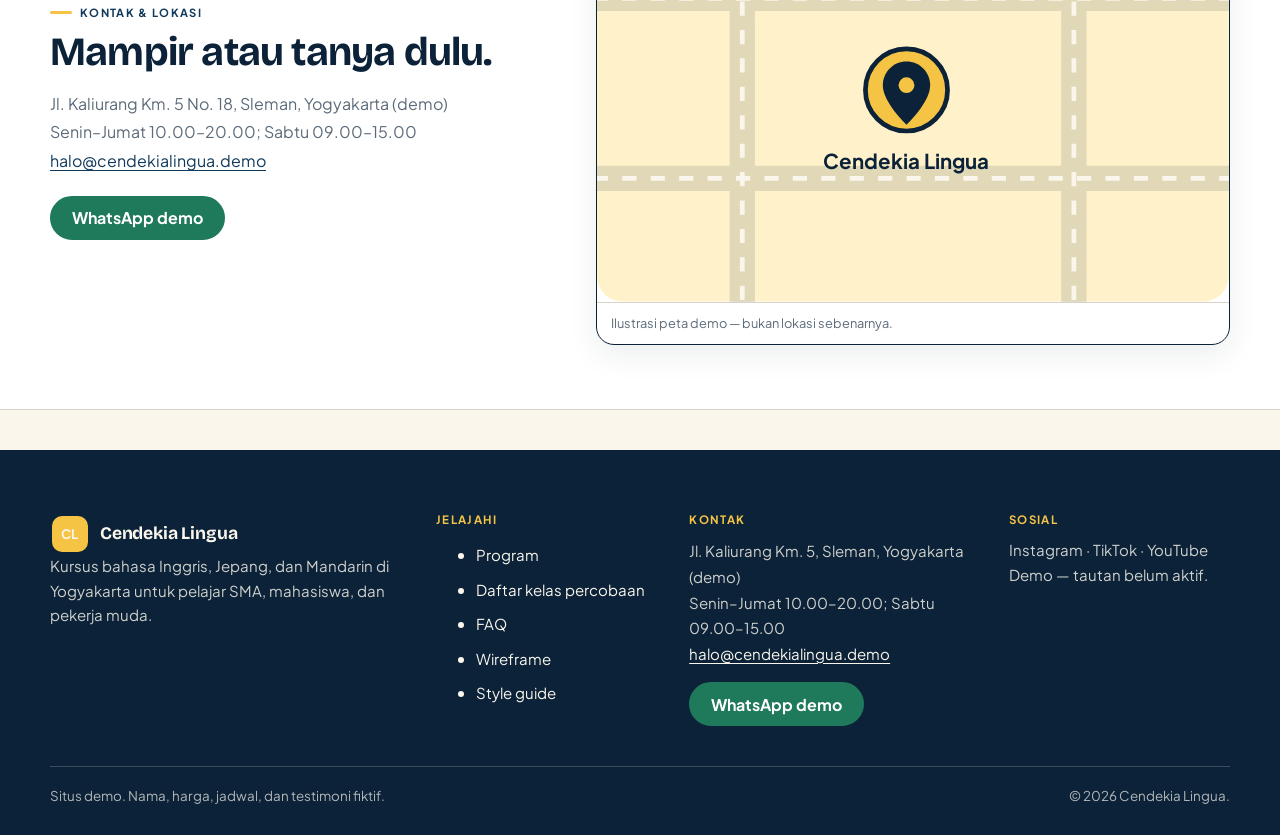
==== commit 9977c6da: "feat: add homepage pricing, social proof, FAQ, and sticky CTA" ====
--- a/index.html
+++ b/index.html
@@ -196,7 +196,269 @@
         <p class="program-more"><a href="program.html">Lihat semua program →</a></p>
       </div>
     </section>
+
+    <section class="section section--alt" id="kenapa" data-reveal aria-labelledby="kenapa-title">
+      <div class="container">
+        <div class="section-heading">
+          <p class="eyebrow">Kenapa Cendekia</p>
+          <h2 id="kenapa-title">Kelas kecil, progres yang terasa.</h2>
+        </div>
+        <div class="reason-grid">
+          <article class="reason-card" data-reason>
+            <span class="reason-icon" aria-hidden="true">
+              <svg viewBox="0 0 24 24" fill="none" stroke="currentColor" stroke-width="1.8" stroke-linecap="round" stroke-linejoin="round">
+                <circle cx="9" cy="8" r="3"/>
+                <path d="M3.5 19a5.5 5.5 0 0 1 11 0"/>
+                <path d="M16 6.5a3 3 0 0 1 0 5.8"/>
+                <path d="M17.5 19a5.5 5.5 0 0 0-2.2-4.4"/>
+              </svg>
+            </span>
+            <h3>Maksimal 8 siswa</h3>
+            <p>Kelas kecil supaya setiap orang dapat giliran bicara dan koreksi langsung.</p>
+          </article>
+          <article class="reason-card" data-reason>
+            <span class="reason-icon" aria-hidden="true">
+              <svg viewBox="0 0 24 24" fill="none" stroke="currentColor" stroke-width="1.8" stroke-linecap="round" stroke-linejoin="round">
+                <path d="M4 7l8-4 8 4-8 4-8-4z"/>
+                <path d="M7 9.5V15c0 1.7 2.2 3 5 3s5-1.3 5-3V9.5"/>
+              </svg>
+            </span>
+            <h3>Pengajar berpengalaman</h3>
+            <p>Tim tersertifikasi, termasuk native speaker untuk kelas Jepang dan Mandarin.</p>
+          </article>
+          <article class="reason-card" data-reason>
+            <span class="reason-icon" aria-hidden="true">
+              <svg viewBox="0 0 24 24" fill="none" stroke="currentColor" stroke-width="1.8" stroke-linecap="round" stroke-linejoin="round">
+                <rect x="3" y="5" width="18" height="16" rx="2"/>
+                <path d="M8 3v4M16 3v4M3 10h18"/>
+              </svg>
+            </span>
+            <h3>Jadwal sore, Sabtu, online</h3>
+            <p>Pilih slot yang tidak bentrok dengan sekolah, kuliah, atau pekerjaan.</p>
+          </article>
+          <article class="reason-card" data-reason>
+            <span class="reason-icon" aria-hidden="true">
+              <svg viewBox="0 0 24 24" fill="none" stroke="currentColor" stroke-width="1.8" stroke-linecap="round" stroke-linejoin="round">
+                <circle cx="12" cy="12" r="9"/>
+                <path d="M8 12.5l2.5 2.5L16 9.5"/>
+              </svg>
+            </span>
+            <h3>Kelas percobaan gratis</h3>
+            <p>Coba 60 menit tanpa biaya pendaftaran dan tanpa kewajiban lanjut.</p>
+          </article>
+        </div>
+      </div>
+    </section>
+
+    <section class="section" id="jadwal-biaya" data-reveal aria-labelledby="biaya-title">
+      <div class="container">
+        <div class="section-heading">
+          <p class="eyebrow">Jadwal &amp; biaya</p>
+          <h2 id="biaya-title">Transparan sejak awal.</h2>
+          <p>Semua program dan slot yang tersedia, tanpa harga yang disembunyikan.</p>
+        </div>
+        <div class="table-wrap">
+          <table class="price-table">
+            <caption class="sr-only">Jadwal dan biaya enam program Cendekia Lingua</caption>
+            <thead>
+              <tr>
+                <th scope="col">Program</th>
+                <th scope="col">Level</th>
+                <th scope="col">Jadwal</th>
+                <th scope="col">Biaya</th>
+              </tr>
+            </thead>
+            <tbody>
+              <tr data-price-row data-slug="english-teens">
+                <td data-label="Program">English for Teens</td>
+                <td data-label="Level">Beginner–Intermediate</td>
+                <td data-label="Jadwal">Selasa &amp; Kamis 16.00–17.30</td>
+                <td data-label="Biaya">Rp 850.000</td>
+              </tr>
+              <tr data-price-row data-slug="english-campus">
+                <td data-label="Program">English for Campus</td>
+                <td data-label="Level">Conversation</td>
+                <td data-label="Jadwal">Senin &amp; Rabu 18.30–20.00</td>
+                <td data-label="Biaya">Rp 950.000</td>
+              </tr>
+              <tr data-price-row data-slug="english-work">
+                <td data-label="Program">English for Work</td>
+                <td data-label="Level">Business speaking</td>
+                <td data-label="Jadwal">Selasa &amp; Kamis 19.00–20.30 (online)</td>
+                <td data-label="Biaya">Rp 1.200.000</td>
+              </tr>
+              <tr data-price-row data-slug="japanese-n5">
+                <td data-label="Program">Japanese N5</td>
+                <td data-label="Level">Pemula (N5)</td>
+                <td data-label="Jadwal">Sabtu 09.00–11.30</td>
+                <td data-label="Biaya">Rp 1.100.000</td>
+              </tr>
+              <tr data-price-row data-slug="japanese-n4">
+                <td data-label="Program">Japanese N4</td>
+                <td data-label="Level">Lanjutan N4 (prasyarat N5)</td>
+                <td data-label="Jadwal">Sabtu 13.00–15.30</td>
+                <td data-label="Biaya">Rp 1.250.000</td>
+              </tr>
+              <tr data-price-row data-slug="mandarin-hsk1-2">
+                <td data-label="Program">Mandarin HSK 1–2</td>
+                <td data-label="Level">Pemula (HSK 1–2)</td>
+                <td data-label="Jadwal">Jumat 18.30–20.00</td>
+                <td data-label="Biaya">Rp 1.100.000</td>
+              </tr>
+            </tbody>
+          </table>
+        </div>
+        <p class="price-note">Harga demo, belum termasuk biaya buku. Jadwal bisa berubah; slot dikonfirmasi admin saat pendaftaran.</p>
+      </div>
+    </section>
+
+    <section class="section section--alt" id="pengajar" data-reveal aria-labelledby="pengajar-title">
+      <div class="container">
+        <div class="section-heading">
+          <p class="eyebrow">Pengajar</p>
+          <h2 id="pengajar-title">Belajar dari yang pernah di sana.</h2>
+        </div>
+        <div class="teacher-grid">
+          <article class="teacher-card">
+            <span class="teacher-avatar" aria-hidden="true">AP</span>
+            <h3>Ayu Prameswari</h3>
+            <p class="teacher-lang">Inggris</p>
+            <p class="teacher-credential">S.Pd., 8 tahun mengajar, fokus speaking untuk remaja.</p>
+            <p class="teacher-note">“Berani salah dulu, benar belakangan.”</p>
+          </article>
+          <article class="teacher-card">
+            <span class="teacher-avatar teacher-avatar--navy" aria-hidden="true">KN</span>
+            <h3>Kenji Nakamura</h3>
+            <p class="teacher-lang">Jepang</p>
+            <p class="teacher-credential">Penutur asli, JLPT N1, 6 tahun mengajar.</p>
+            <p class="teacher-note">“Mulai dari percakapan sehari-hari, bukan hafalan.”</p>
+          </article>
+          <article class="teacher-card">
+            <span class="teacher-avatar" aria-hidden="true">LW</span>
+            <h3>Li Wei</h3>
+            <p class="teacher-lang">Mandarin</p>
+            <p class="teacher-credential">HSK 6, 7 tahun mengajar, fokus percakapan kerja.</p>
+            <p class="teacher-note">“Nada dan konteks kerja dilatih bareng.”</p>
+          </article>
+        </div>
+      </div>
+    </section>
+
+    <section class="section" id="testimoni" data-reveal aria-labelledby="testimoni-title">
+      <div class="container">
+        <div class="section-heading">
+          <p class="eyebrow">Testimoni</p>
+          <h2 id="testimoni-title">Hasil yang bisa mereka ceritakan.</h2>
+        </div>
+        <div class="testimonial-grid">
+          <blockquote class="testimonial testimonial--lead">
+            <p>“Dulu aku takut salah grammar. Sekarang berani jadi moderator presentasi kelas.”</p>
+            <footer><strong>Nadia</strong> · SMA kelas 11 · English for Teens</footer>
+          </blockquote>
+          <blockquote class="testimonial">
+            <p>“N5 lulus dalam 5 bulan. Kelasnya kecil jadi selalu dapat giliran bicara.”</p>
+            <footer><strong>Rizky</strong> · Mahasiswa · Japanese N5</footer>
+          </blockquote>
+          <blockquote class="testimonial">
+            <p>“English for Work bikin aku berani presentasi di depan klien.”</p>
+            <footer><strong>Sarah</strong> · Pekerja · English for Work</footer>
+          </blockquote>
+        </div>
+        <p class="demo-label">Testimoni demo</p>
+      </div>
+    </section>
+
+    <section class="section section--alt" id="cara-daftar" data-reveal aria-labelledby="cara-title">
+      <div class="container">
+        <div class="section-heading">
+          <p class="eyebrow">Cara daftar</p>
+          <h2 id="cara-title">Tiga langkah, tanpa ribet.</h2>
+        </div>
+        <ol class="step-grid">
+          <li class="step" data-step>
+            <span class="step-number" aria-hidden="true">01</span>
+            <h3>Isi formulir</h3>
+            <p>Pilih program, level, dan jadwal favorit. Cukup dua menit.</p>
+          </li>
+          <li class="step" data-step>
+            <span class="step-number" aria-hidden="true">02</span>
+            <h3>Dihubungi admin</h3>
+            <p>Admin mengonfirmasi slot dan level maksimal satu hari kerja.</p>
+          </li>
+          <li class="step" data-step>
+            <span class="step-number" aria-hidden="true">03</span>
+            <h3>Kelas percobaan</h3>
+            <p>Ikut 60 menit gratis, tanpa kewajiban lanjut.</p>
+          </li>
+        </ol>
+        <p class="steps-cta"><a class="btn btn-primary" href="daftar.html">Mulai dari sini</a></p>
+      </div>
+    </section>
+
+    <section class="section" id="faq" data-reveal aria-labelledby="faq-title">
+      <div class="container faq-layout">
+        <div class="section-heading">
+          <p class="eyebrow">FAQ</p>
+          <h2 id="faq-title">Pertanyaan yang sering muncul.</h2>
+          <p>Kalau masih ada yang kurang jelas, tanya lewat WhatsApp demo di bawah.</p>
+        </div>
+        <div class="faq-list">
+          <details class="faq-item">
+            <summary>Benar-benar gratis?</summary>
+            <p>Kelas percobaan 60 menit gratis, tanpa biaya pendaftaran dan tanpa kewajiban lanjut.</p>
+          </details>
+          <details class="faq-item">
+            <summary>Belum pernah belajar sama sekali?</summary>
+            <p>Bisa mulai dari level Pemula. Kami bantu placement test singkat untuk menentukan kelas.</p>
+          </details>
+          <details class="faq-item">
+            <summary>Online atau offline?</summary>
+            <p>Mayoritas kelas tatap muka di Sleman; English for Work dan beberapa sesi bisa online.</p>
+          </details>
+          <details class="faq-item">
+            <summary>Biaya dan pembayaran?</summary>
+            <p>Biaya per modul Rp 850.000–Rp 1.250.000, bisa dicicil 2 kali. Harga demo belum termasuk buku.</p>
+          </details>
+          <details class="faq-item">
+            <summary>Bisa pindah jadwal?</summary>
+            <p>Bisa, maksimal 2 kali per modul dengan pemberitahuan minimal 1 hari sebelumnya, tergantung ketersediaan kelas.</p>
+          </details>
+        </div>
+      </div>
+    </section>
+
+    <section class="section section--alt" id="kontak" data-reveal aria-labelledby="kontak-title">
+      <div class="container contact-grid">
+        <div class="contact-copy">
+          <p class="eyebrow">Kontak &amp; lokasi</p>
+          <h2 id="kontak-title">Mampir atau tanya dulu.</h2>
+          <address class="contact-address">
+            Jl. Kaliurang Km. 5 No. 18, Sleman, Yogyakarta (demo)<br>
+            Senin–Jumat 10.00–20.00; Sabtu 09.00–15.00<br>
+            <a href="mailto:halo@cendekialingua.demo">halo@cendekialingua.demo</a>
+          </address>
+          <button type="button" class="btn btn-whatsapp" data-dialog-open="whatsapp">WhatsApp demo</button>
+        </div>
+        <figure class="map-card">
+          <svg viewBox="0 0 400 260" role="img" aria-label="Ilustrasi peta demo">
+            <rect width="400" height="260" rx="16" fill="#FFF1C9"/>
+            <path d="M-20 68H420M-20 182H420M92 -20V280M302 -20V280" stroke="#0B2239" stroke-opacity=".12" stroke-width="16"/>
+            <path d="M-20 68H420M-20 182H420M92 -20V280M302 -20V280" stroke="#FAF6EC" stroke-width="3" stroke-dasharray="9 9"/>
+            <circle cx="196" cy="126" r="26" fill="#F6C445" stroke="#0B2239" stroke-width="3"/>
+            <path d="M196 108c-8.3 0-15 6.7-15 15 0 11 15 25 15 25s15-14 15-25c0-8.3-6.7-15-15-15z" fill="#0B2239"/>
+            <circle cx="196" cy="123" r="5" fill="#F6C445"/>
+            <text x="196" y="176" text-anchor="middle" font-family="Plus Jakarta Sans, sans-serif" font-size="13" font-weight="700" fill="#0B2239">Cendekia Lingua</text>
+          </svg>
+          <figcaption>Ilustrasi peta demo — bukan lokasi sebenarnya.</figcaption>
+        </figure>
+      </div>
+    </section>
   </main>
+
+  <div class="sticky-cta" data-sticky-cta hidden>
+    <span>Kelas percobaan gratis</span>
+    <a class="btn btn-primary" href="daftar.html">Daftar</a>
+  </div>
 
   <footer class="site-footer">
     <div class="container footer-grid">
--- a/css/style.css
+++ b/css/style.css
@@ -873,6 +873,490 @@
 }
 
 /* --------------------------------------------------------------------------
+   Homepage: lower sections
+   -------------------------------------------------------------------------- */
+.section--alt {
+  border-block: 1px solid var(--line);
+  background: var(--white);
+}
+
+.reason-grid {
+  display: grid;
+  gap: 16px;
+}
+
+.reason-card {
+  padding: 22px;
+  border: 1.5px solid var(--navy-900);
+  border-radius: var(--radius-card);
+  background: var(--cream);
+}
+
+.reason-icon {
+  display: inline-grid;
+  place-items: center;
+  width: 46px;
+  height: 46px;
+  margin-bottom: 14px;
+  border: 2px solid var(--navy-900);
+  border-radius: 12px;
+  background: var(--yellow-400);
+  color: var(--navy-900);
+}
+
+.reason-icon svg {
+  width: 24px;
+  height: 24px;
+}
+
+.reason-card h3 {
+  margin-bottom: 6px;
+  font-size: 1.15rem;
+}
+
+.reason-card p {
+  color: var(--muted);
+  font-size: .93rem;
+}
+
+/* Pricing table */
+.table-wrap {
+  overflow-x: auto;
+  border: 1.5px solid var(--navy-900);
+  border-radius: var(--radius-card);
+  background: var(--white);
+}
+
+.price-table {
+  width: 100%;
+  border-collapse: collapse;
+  font-size: .92rem;
+}
+
+.price-table th,
+.price-table td {
+  padding: 14px 16px;
+  text-align: left;
+  vertical-align: top;
+}
+
+.price-table thead {
+  background: var(--navy-900);
+  color: var(--cream);
+}
+
+.price-table th {
+  font-size: .72rem;
+  letter-spacing: .1em;
+  text-transform: uppercase;
+}
+
+.price-table tbody tr + tr {
+  border-top: 1px solid var(--line);
+}
+
+.price-table td:last-child {
+  font-weight: 700;
+  white-space: nowrap;
+}
+
+.price-note {
+  margin-top: 14px;
+  color: var(--muted);
+  font-size: .86rem;
+}
+
+/* Teachers */
+.teacher-grid {
+  display: grid;
+  gap: 18px;
+}
+
+.teacher-card {
+  padding: 22px;
+  border: 1.5px solid var(--navy-900);
+  border-radius: var(--radius-card);
+  background: var(--cream);
+}
+
+.teacher-avatar {
+  display: inline-grid;
+  place-items: center;
+  width: 64px;
+  height: 64px;
+  margin-bottom: 14px;
+  border: 2px solid var(--navy-900);
+  border-radius: 18px;
+  background: var(--yellow-400);
+  color: var(--navy-900);
+  font-family: var(--font-display);
+  font-size: 1.35rem;
+  font-weight: 700;
+}
+
+.teacher-avatar--navy {
+  background: var(--navy-900);
+  color: var(--yellow-400);
+}
+
+.teacher-card h3 {
+  font-size: 1.25rem;
+}
+
+.teacher-lang {
+  margin-block: 2px 8px;
+  color: var(--navy-700);
+  font-size: .72rem;
+  font-weight: 700;
+  letter-spacing: .12em;
+  text-transform: uppercase;
+}
+
+.teacher-credential {
+  color: var(--muted);
+  font-size: .9rem;
+}
+
+.teacher-note {
+  margin-top: 10px;
+  color: var(--navy-700);
+  font-size: .9rem;
+  font-style: italic;
+}
+
+/* Testimonials */
+.testimonial-grid {
+  display: grid;
+  gap: 16px;
+}
+
+.testimonial {
+  margin: 0;
+  padding: 24px;
+  border: 1.5px solid var(--navy-900);
+  border-radius: var(--radius-card);
+  background: var(--white);
+  box-shadow: var(--shadow-soft);
+}
+
+.testimonial p {
+  color: var(--navy-900);
+  font-family: var(--font-display);
+  font-size: 1.15rem;
+  line-height: 1.35;
+}
+
+.testimonial footer {
+  margin-top: 14px;
+  color: var(--muted);
+  font-size: .85rem;
+}
+
+.testimonial footer strong {
+  color: var(--navy-900);
+}
+
+.testimonial--lead {
+  background: var(--yellow-100);
+}
+
+.testimonial--lead p {
+  font-size: clamp(1.3rem, 3vw, 1.8rem);
+}
+
+.demo-label {
+  margin-top: 14px;
+  color: var(--muted);
+  font-size: .76rem;
+  font-weight: 700;
+  letter-spacing: .1em;
+  text-transform: uppercase;
+}
+
+/* Registration steps */
+.step-grid {
+  display: grid;
+  gap: 16px;
+}
+
+.step {
+  padding: 22px;
+  border: 1.5px solid var(--navy-900);
+  border-radius: var(--radius-card);
+  background: var(--cream);
+}
+
+.step-number {
+  display: inline-grid;
+  place-items: center;
+  width: 44px;
+  height: 44px;
+  margin-bottom: 12px;
+  border-radius: 50%;
+  background: var(--navy-900);
+  color: var(--yellow-400);
+  font-family: var(--font-display);
+  font-size: 1.05rem;
+  font-weight: 700;
+}
+
+.step h3 {
+  margin-bottom: 6px;
+  font-size: 1.15rem;
+}
+
+.step p {
+  color: var(--muted);
+  font-size: .93rem;
+}
+
+.steps-cta {
+  margin-top: 24px;
+}
+
+/* FAQ */
+.faq-layout {
+  display: grid;
+  gap: 28px;
+}
+
+.faq-list {
+  display: grid;
+  gap: 10px;
+}
+
+.faq-item {
+  padding: 0 18px;
+  border: 1.5px solid var(--navy-900);
+  border-radius: 14px;
+  background: var(--white);
+}
+
+.faq-item summary {
+  display: flex;
+  justify-content: space-between;
+  gap: 12px;
+  padding-block: 16px;
+  color: var(--navy-900);
+  font-weight: 700;
+  cursor: pointer;
+  list-style: none;
+}
+
+.faq-item summary::-webkit-details-marker {
+  display: none;
+}
+
+.faq-item summary::after {
+  content: "+";
+  font-family: var(--font-display);
+  font-size: 1.3rem;
+  line-height: 1;
+}
+
+.faq-item[open] summary::after {
+  content: "−";
+}
+
+.faq-item p {
+  padding-bottom: 16px;
+  color: var(--muted);
+  font-size: .93rem;
+}
+
+/* Contact */
+.contact-grid {
+  display: grid;
+  gap: 28px;
+}
+
+.contact-copy h2 {
+  margin-block: 8px 16px;
+}
+
+.contact-address {
+  margin-bottom: 20px;
+  color: var(--muted);
+  font-style: normal;
+  line-height: 1.8;
+}
+
+.map-card {
+  margin: 0;
+  overflow: hidden;
+  border: 1.5px solid var(--navy-900);
+  border-radius: var(--radius-card);
+  background: var(--white);
+  box-shadow: var(--shadow-soft);
+}
+
+.map-card svg {
+  width: 100%;
+  height: auto;
+}
+
+.map-card figcaption {
+  padding: 10px 14px;
+  border-top: 1px solid var(--line);
+  color: var(--muted);
+  font-size: .8rem;
+}
+
+/* Responsive grids */
+@media (min-width: 760px) {
+  .reason-grid,
+  .teacher-grid,
+  .step-grid {
+    grid-template-columns: repeat(2, minmax(0, 1fr));
+  }
+}
+
+@media (min-width: 900px) {
+  .testimonial-grid {
+    grid-template-columns: 1.4fr 1fr;
+    align-items: start;
+  }
+
+  .testimonial--lead {
+    grid-row: span 2;
+  }
+
+  .faq-layout,
+  .contact-grid {
+    grid-template-columns: .9fr 1.1fr;
+    align-items: start;
+  }
+
+  .contact-grid {
+    align-items: center;
+  }
+}
+
+@media (min-width: 1100px) {
+  .reason-grid {
+    grid-template-columns: repeat(4, minmax(0, 1fr));
+  }
+
+  .teacher-grid,
+  .step-grid {
+    grid-template-columns: repeat(3, minmax(0, 1fr));
+  }
+}
+
+/* Mobile pricing cards and sticky CTA */
+.sticky-cta {
+  display: none;
+}
+
+@media (max-width: 760px) {
+  .table-wrap {
+    overflow: visible;
+    border: 0;
+    background: transparent;
+  }
+
+  .price-table,
+  .price-table tbody {
+    display: block;
+  }
+
+  .price-table thead {
+    position: absolute;
+    width: 1px;
+    height: 1px;
+    padding: 0;
+    overflow: hidden;
+    clip: rect(0 0 0 0);
+    white-space: nowrap;
+    border: 0;
+  }
+
+  .price-table tbody {
+    display: grid;
+    gap: 14px;
+  }
+
+  .price-table tr {
+    display: block;
+    padding: 6px 18px;
+    border: 1.5px solid var(--navy-900);
+    border-radius: var(--radius-card);
+    background: var(--white);
+    box-shadow: var(--shadow-soft);
+  }
+
+  .price-table tbody tr + tr {
+    border-top: 1.5px solid var(--navy-900);
+  }
+
+  .price-table td {
+    display: flex;
+    justify-content: space-between;
+    gap: 16px;
+    padding: 10px 0;
+    border-bottom: 1px dashed var(--line);
+    text-align: right;
+  }
+
+  .price-table td:last-child {
+    border-bottom: 0;
+  }
+
+  .price-table td::before {
+    content: attr(data-label);
+    color: var(--muted);
+    font-weight: 700;
+    text-align: left;
+    white-space: nowrap;
+  }
+
+  .sticky-cta {
+    position: fixed;
+    right: 12px;
+    bottom: calc(12px + env(safe-area-inset-bottom));
+    left: 12px;
+    z-index: 40;
+    display: flex;
+    align-items: center;
+    justify-content: space-between;
+    gap: 12px;
+    padding: 8px 8px 8px 18px;
+    border: 2px solid var(--navy-900);
+    border-radius: var(--radius-pill);
+    background: var(--white);
+    box-shadow: 0 14px 40px rgba(11, 34, 57, .22);
+  }
+
+  .sticky-cta span {
+    font-size: .88rem;
+    font-weight: 700;
+  }
+
+  .sticky-cta .btn {
+    padding: 8px 18px;
+  }
+
+  body.has-sticky-cta {
+    padding-bottom: 88px;
+  }
+}
+
+/* Reveal and export mode */
+.js [data-reveal] {
+  opacity: 0;
+  transform: translateY(14px);
+  transition: opacity .5s ease, transform .5s ease;
+}
+
+.js [data-reveal].is-visible {
+  opacity: 1;
+  transform: none;
+}
+
+.is-export [data-sticky-cta] { display: none !important; }
+.is-export [data-reveal] { opacity: 1 !important; transform: none !important; }
+
+/* --------------------------------------------------------------------------
    Footer
    -------------------------------------------------------------------------- */
 .site-footer {
@@ -1040,6 +1524,11 @@
     scroll-behavior: auto;
   }
 
+  .js [data-reveal] {
+    opacity: 1;
+    transform: none;
+  }
+
   *,
   *::before,
   *::after {
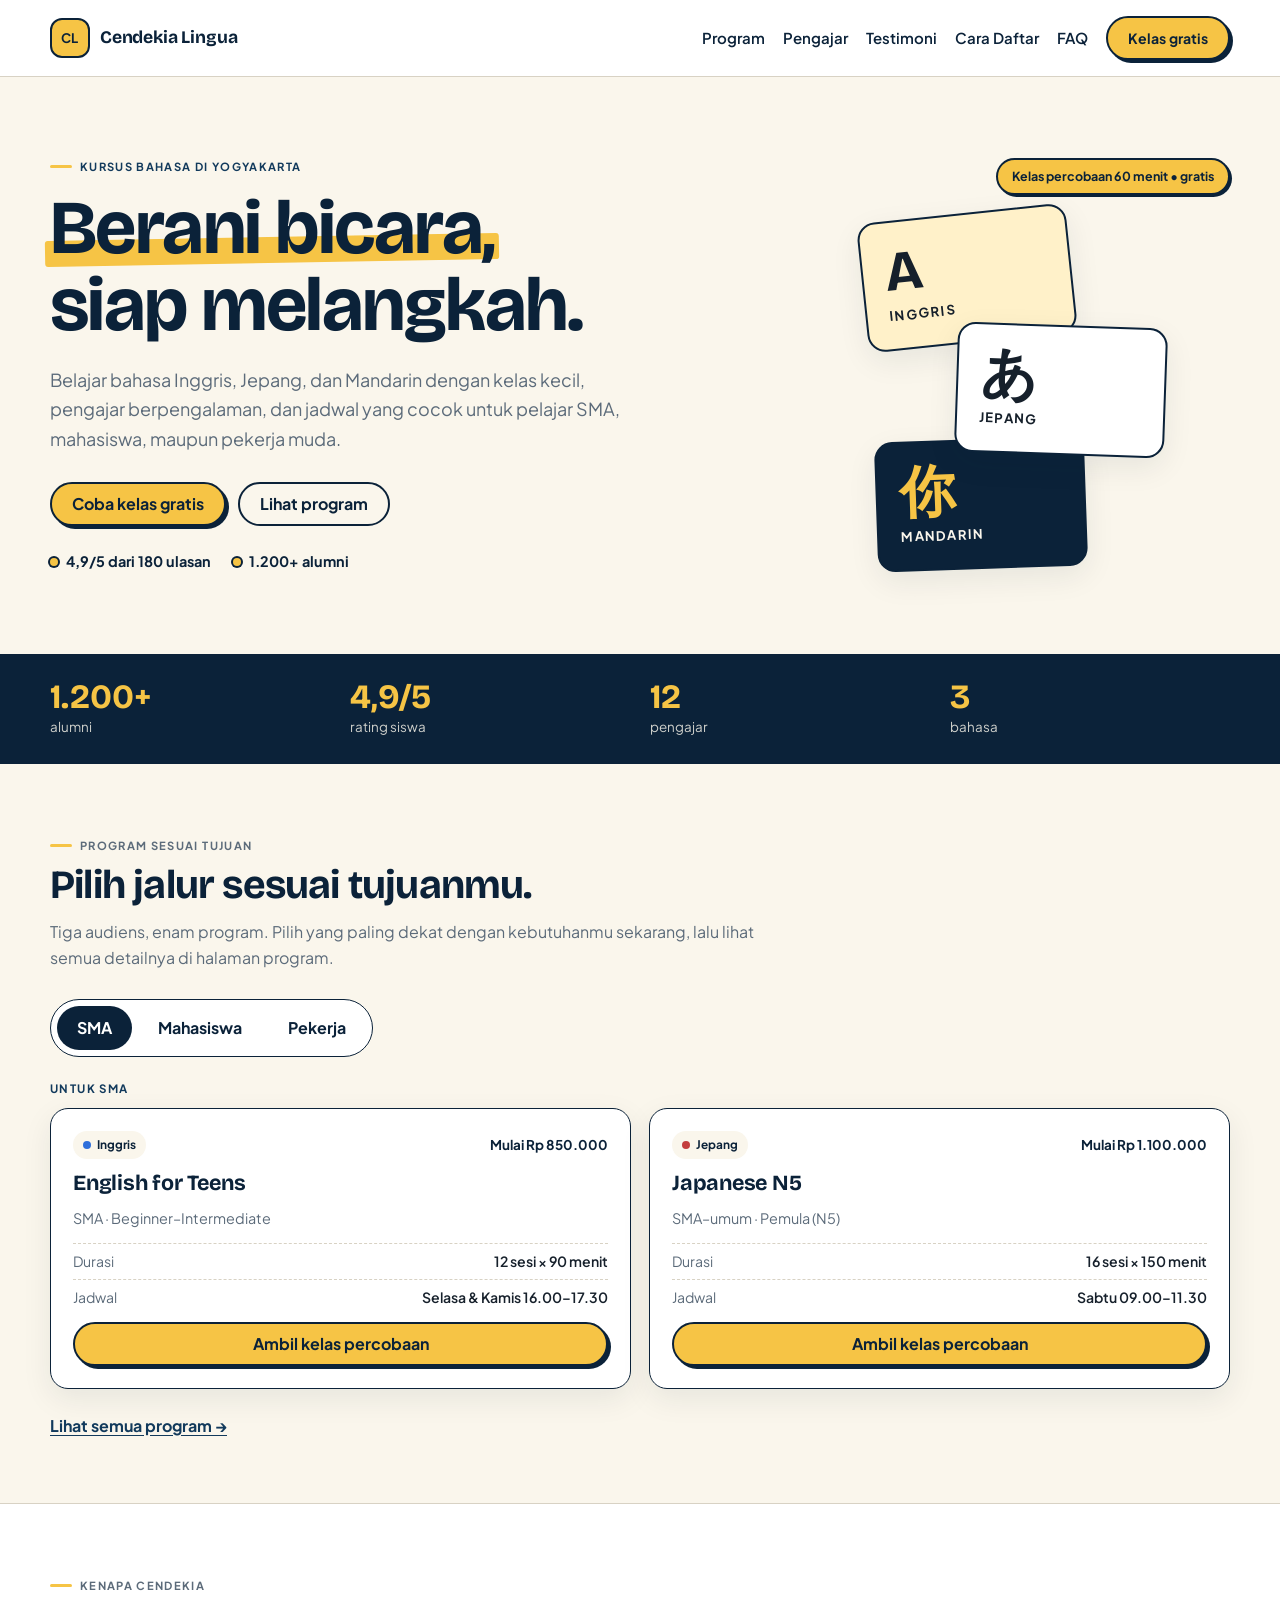
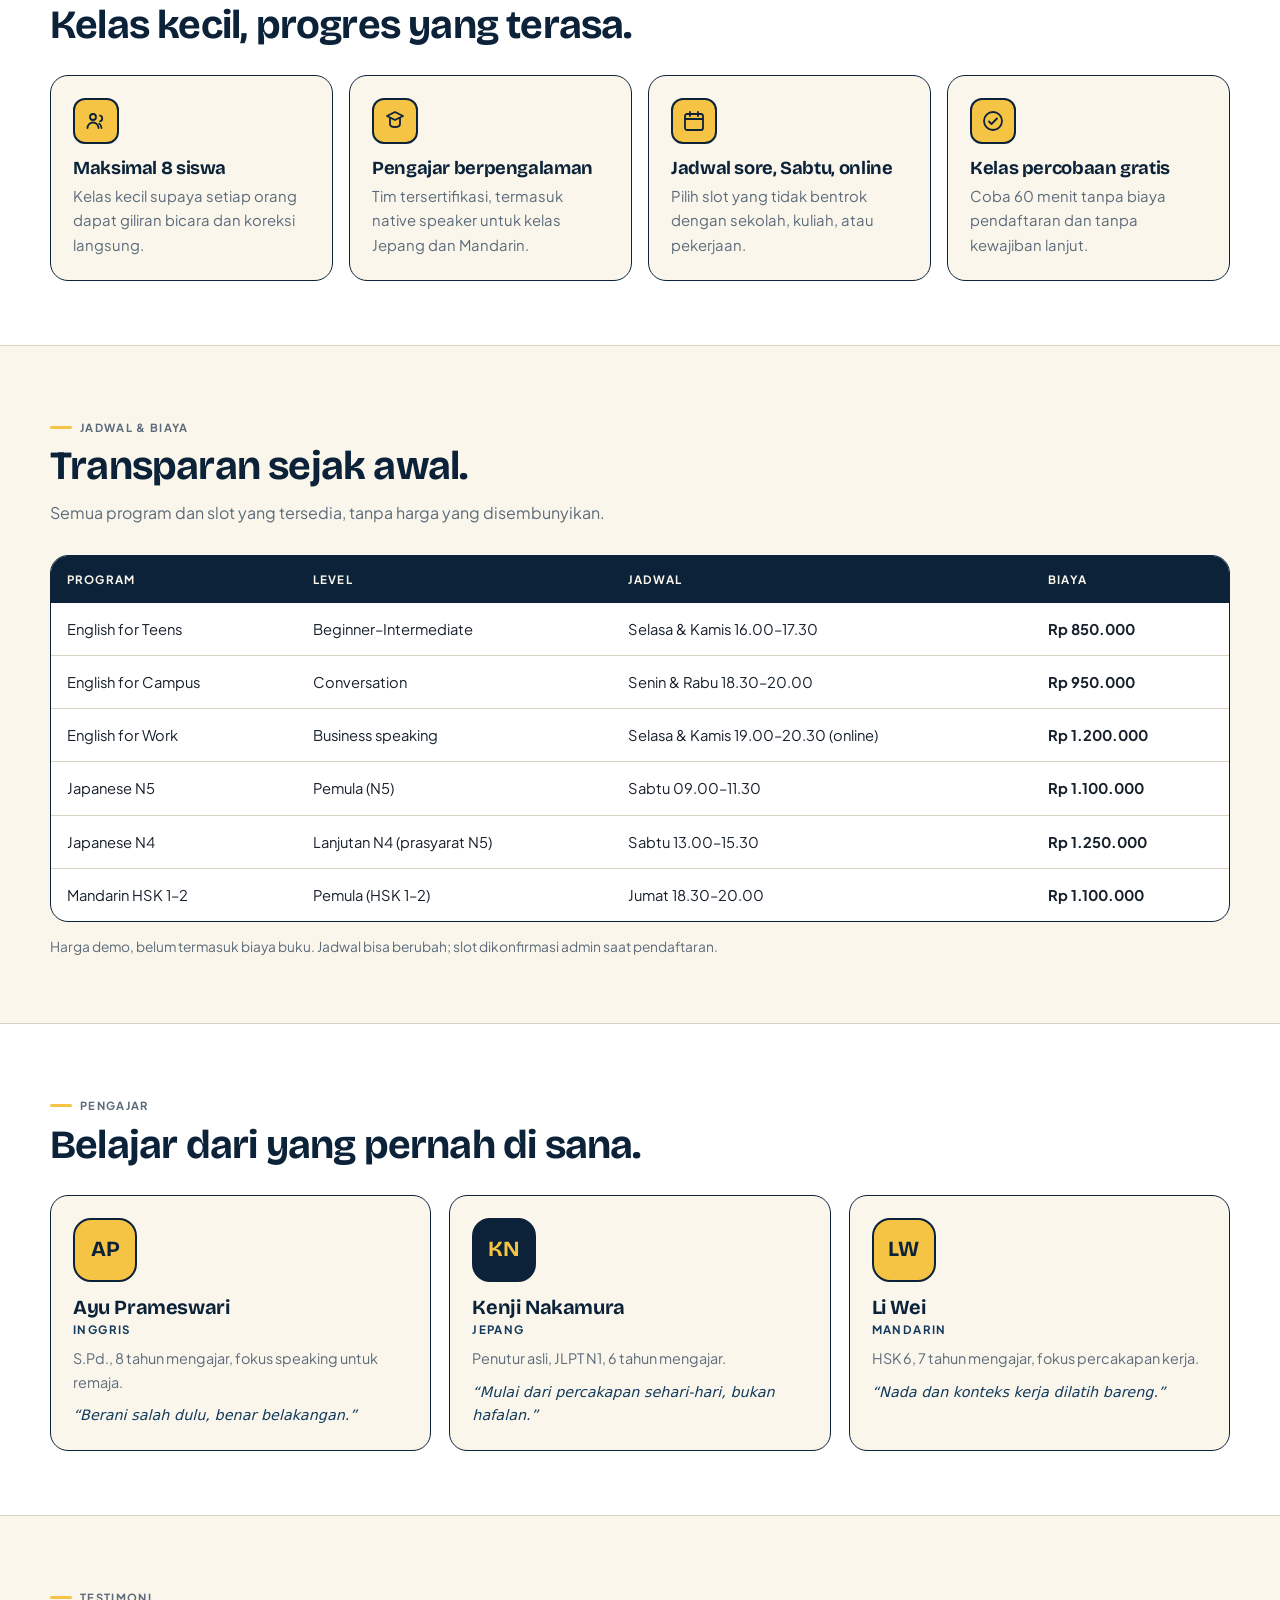
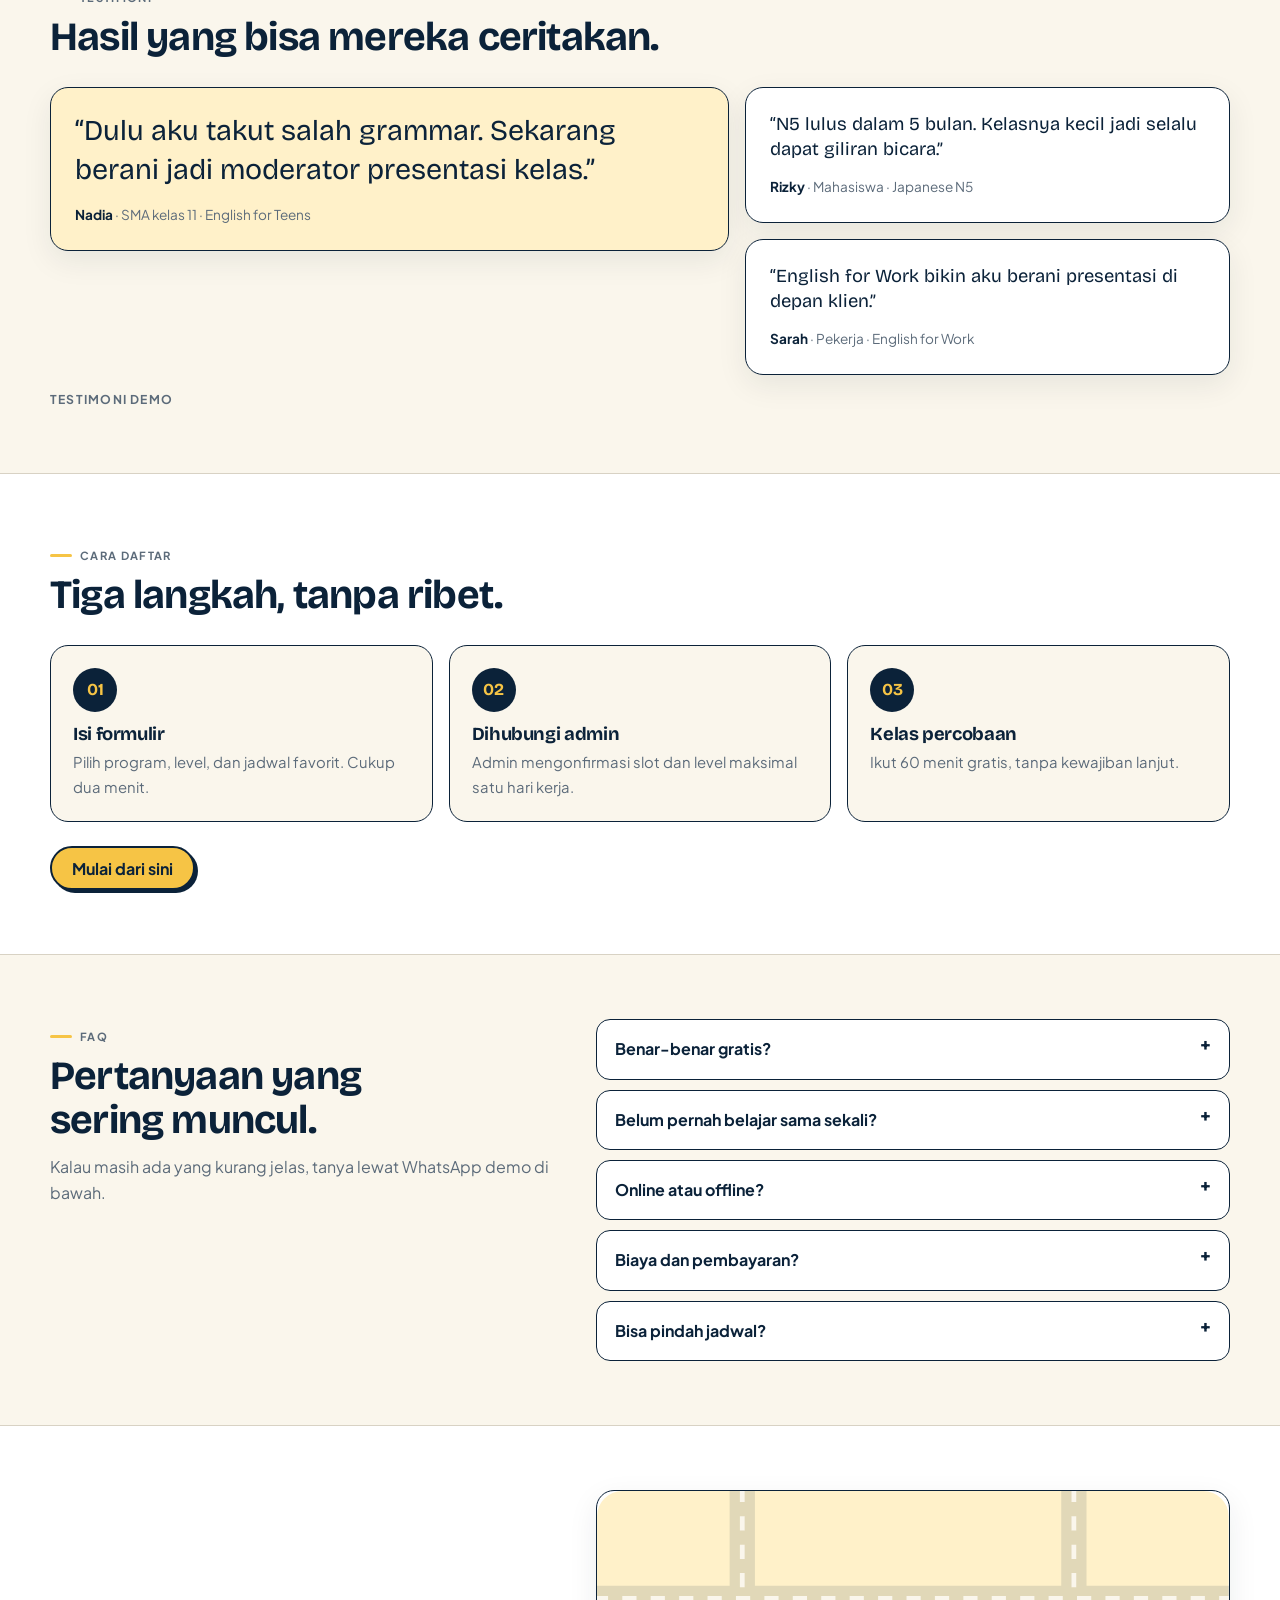
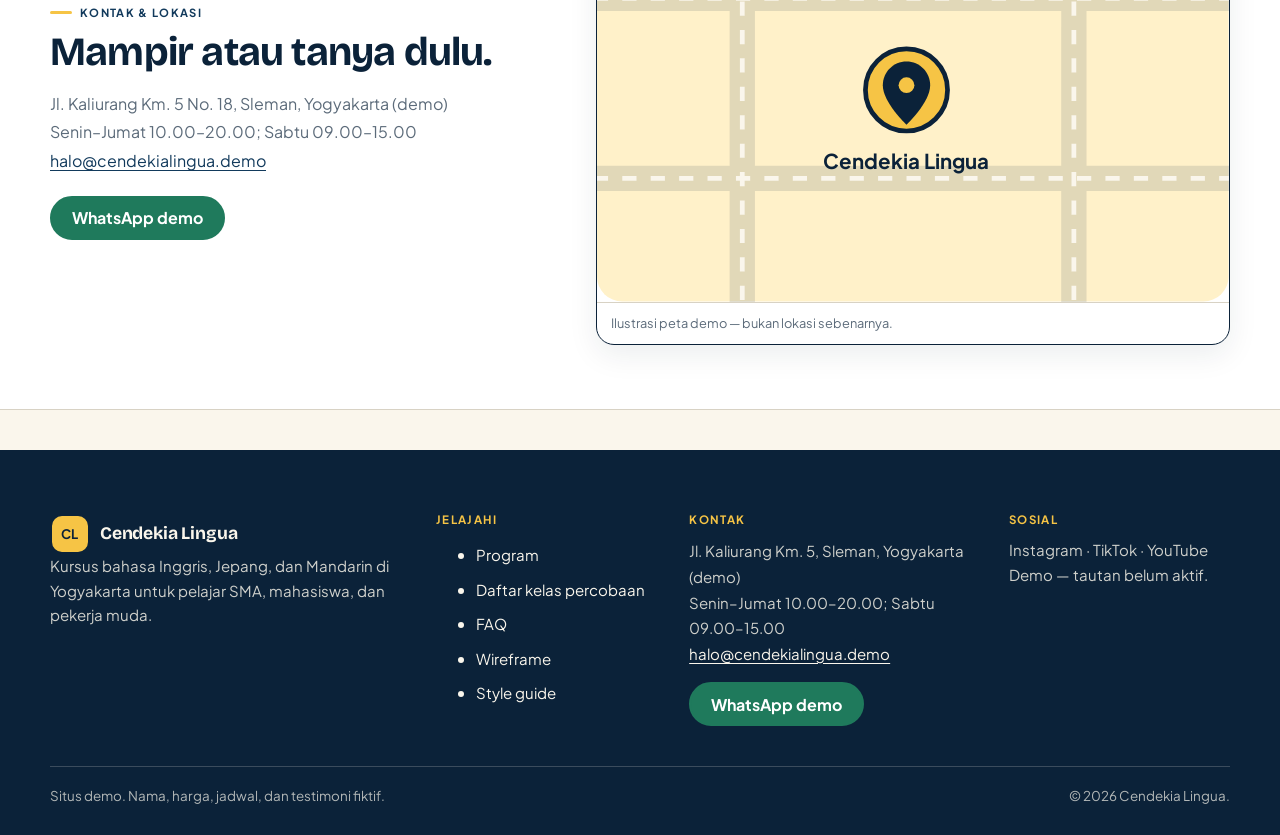
==== commit ea6c6205: "docs: add Figma exports, README, and design notes Scope export chrome hiding to the wireframe galler" ====
--- a/index.html
+++ b/index.html
@@ -5,6 +5,16 @@
   <meta name="viewport" content="width=device-width, initial-scale=1">
   <title>Cendekia Lingua — Kursus Bahasa Inggris, Jepang, Mandarin di Yogyakarta</title>
   <meta name="description" content="Kursus bahasa Inggris, Jepang, dan Mandarin di Yogyakarta untuk pelajar SMA, mahasiswa, dan pekerja muda. Coba kelas percobaan gratis.">
+  <meta property="og:type" content="website">
+  <meta property="og:site_name" content="Cendekia Lingua">
+  <meta property="og:locale" content="id_ID">
+  <meta property="og:title" content="Cendekia Lingua — Kursus Bahasa Inggris, Jepang, Mandarin di Yogyakarta">
+  <meta property="og:description" content="Kelas kecil, pengajar berpengalaman, dan jadwal fleksibel untuk pelajar SMA, mahasiswa, dan pekerja muda. Coba kelas percobaan gratis 60 menit.">
+  <meta property="og:image" content="assets/og-image.jpg">
+  <meta property="og:image:width" content="1200">
+  <meta property="og:image:height" content="630">
+  <meta property="og:image:alt" content="Beranda Cendekia Lingua: kursus bahasa Inggris, Jepang, dan Mandarin di Yogyakarta">
+  <meta name="twitter:card" content="summary_large_image">
   <meta name="theme-color" content="#0B2239">
   <link rel="icon" href="assets/logo.svg" type="image/svg+xml">
   <link rel="preconnect" href="https://fonts.googleapis.com">
--- a/css/style.css
+++ b/css/style.css
@@ -230,6 +230,7 @@
   border: 2px solid var(--navy-900);
   border-radius: 12px;
   background: var(--yellow-400);
+  color: var(--navy-900);
   font-family: var(--font-body);
   font-size: .82rem;
   font-weight: 700;
@@ -1357,6 +1358,1541 @@
 .is-export [data-reveal] { opacity: 1 !important; transform: none !important; }
 
 /* --------------------------------------------------------------------------
+   Program page
+   -------------------------------------------------------------------------- */
+.page-hero {
+  padding-block: 44px 20px;
+}
+
+.page-lead {
+  margin-top: 14px;
+  color: var(--muted);
+  font-size: clamp(16px, 2vw, 18px);
+}
+
+.filter-bar { display: none; }
+.js .filter-bar { display: flex; }
+
+.filter-bar {
+  flex-wrap: wrap;
+  gap: 6px;
+  width: fit-content;
+  max-width: 100%;
+  margin-bottom: 24px;
+  padding: 6px;
+  border: 1.5px solid var(--navy-900);
+  border-radius: var(--radius-pill);
+  background: var(--white);
+}
+
+.filter-chip {
+  min-height: 44px;
+  padding: 8px 20px;
+  border: 0;
+  border-radius: var(--radius-pill);
+  background: transparent;
+  color: var(--navy-900);
+  font-weight: 700;
+  cursor: pointer;
+}
+
+.filter-chip:hover {
+  background: var(--yellow-100);
+}
+
+.filter-chip[aria-pressed="true"] {
+  background: var(--navy-900);
+  color: var(--white);
+}
+
+.program-grid--catalogue {
+  margin-top: 0;
+}
+
+.program-card h3 {
+  font-family: var(--font-display);
+  font-size: 1.35rem;
+  font-weight: 700;
+  line-height: 1.15;
+  letter-spacing: -.01em;
+  color: var(--navy-900);
+}
+
+.placement-grid {
+  display: grid;
+  gap: 24px;
+  align-items: start;
+}
+
+.placement-grid h2 {
+  margin-block: 8px 12px;
+}
+
+.placement-grid p {
+  color: var(--muted);
+}
+
+.placement-grid .btn {
+  justify-self: start;
+}
+
+.cta-band {
+  padding-block: 48px;
+  background: var(--navy-900);
+  color: var(--cream);
+}
+
+.cta-band-inner {
+  display: flex;
+  flex-wrap: wrap;
+  align-items: center;
+  justify-content: space-between;
+  gap: 20px 40px;
+}
+
+.cta-band h2 {
+  color: var(--cream);
+}
+
+.cta-band p {
+  margin-top: 8px;
+  color: rgba(250, 246, 236, .82);
+  font-size: .95rem;
+}
+
+@media (min-width: 900px) {
+  .placement-grid {
+    grid-template-columns: 1.4fr auto;
+    align-items: center;
+  }
+
+  .placement-grid .btn {
+    justify-self: end;
+  }
+}
+
+@media (max-width: 760px) {
+  .cta-band-inner {
+    flex-direction: column;
+    align-items: flex-start;
+  }
+}
+
+@media (min-width: 1100px) {
+  .program-grid--catalogue {
+    grid-template-columns: repeat(3, minmax(0, 1fr));
+  }
+}
+
+/* --------------------------------------------------------------------------
+   Registration page
+   -------------------------------------------------------------------------- */
+.daftar-layout {
+  display: grid;
+  gap: 32px;
+}
+
+.daftar-form-col {
+  min-width: 0;
+}
+
+.lead-form {
+  display: grid;
+  gap: 18px;
+  padding: 24px;
+  border: 1.5px solid var(--navy-900);
+  border-radius: var(--radius-card);
+  background: var(--white);
+  box-shadow: var(--shadow-soft);
+}
+
+.lead-form fieldset.field {
+  min-width: 0;
+  padding: 0;
+  border: 0;
+}
+
+.lead-form legend {
+  padding: 0;
+}
+
+.choice-row {
+  display: flex;
+  flex-wrap: wrap;
+  gap: 10px 18px;
+}
+
+.choice {
+  display: inline-flex;
+  align-items: center;
+  gap: 8px;
+  min-height: 44px;
+  padding-block: 4px;
+  font-weight: 500;
+  cursor: pointer;
+}
+
+.choice input {
+  width: 18px;
+  height: 18px;
+  min-height: 0;
+  margin: 0;
+  padding: 0;
+  accent-color: var(--navy-900);
+}
+
+.req {
+  color: #B3261E;
+}
+
+.field-optional {
+  color: var(--muted);
+  font-weight: 500;
+}
+
+.field-hint {
+  color: var(--muted);
+  font-size: .8rem;
+}
+
+.field-error {
+  color: #B3261E;
+  font-size: .85rem;
+  font-weight: 600;
+}
+
+.form-actions {
+  display: grid;
+  gap: 10px;
+  justify-items: start;
+  padding-top: 4px;
+}
+
+.form-note {
+  color: var(--muted);
+  font-size: .82rem;
+}
+
+.program-note {
+  margin-bottom: 18px;
+  padding: 14px 16px;
+  border: 1.5px solid var(--navy-900);
+  border-left: 6px solid var(--yellow-400);
+  border-radius: 12px;
+  background: var(--yellow-100);
+  font-size: .92rem;
+}
+
+.form-success {
+  padding: 26px;
+  border: 2px solid var(--navy-900);
+  border-radius: var(--radius-card);
+  background: var(--white);
+  box-shadow: var(--shadow-soft);
+}
+
+.form-success h2 {
+  margin-block: 8px 12px;
+}
+
+.summary-list {
+  display: grid;
+  gap: 8px;
+  margin-block: 18px;
+  padding: 16px;
+  border-radius: 12px;
+  background: var(--cream);
+}
+
+.summary-list > div {
+  display: flex;
+  justify-content: space-between;
+  gap: 16px;
+  padding-bottom: 8px;
+  border-bottom: 1px dashed var(--line);
+}
+
+.summary-list > div:last-child {
+  padding-bottom: 0;
+  border-bottom: 0;
+}
+
+.summary-list dt {
+  color: var(--muted);
+  font-size: .85rem;
+}
+
+.summary-list dd {
+  margin: 0;
+  font-weight: 600;
+  text-align: right;
+}
+
+.demo-note {
+  color: var(--muted);
+  font-size: .85rem;
+}
+
+.form-success-actions {
+  display: flex;
+  flex-wrap: wrap;
+  gap: 10px;
+  margin-top: 16px;
+}
+
+.daftar-benefits {
+  padding: 24px;
+  border: 1.5px solid var(--navy-900);
+  border-radius: var(--radius-card);
+  background: var(--navy-900);
+  color: var(--cream);
+}
+
+.daftar-benefits h2 {
+  margin-bottom: 16px;
+  color: var(--yellow-400);
+  font-size: 1.3rem;
+}
+
+.benefit-list {
+  display: grid;
+  gap: 14px;
+}
+
+.benefit-list li {
+  display: grid;
+  gap: 2px;
+  padding-top: 12px;
+  border-top: 1px solid rgba(250, 246, 236, .2);
+}
+
+.benefit-list li:first-child {
+  padding-top: 0;
+  border-top: 0;
+}
+
+.benefit-list strong {
+  color: var(--cream);
+}
+
+.benefit-list span {
+  color: rgba(250, 246, 236, .75);
+  font-size: .88rem;
+}
+
+.daftar-benefits .demo-label {
+  margin-top: 18px;
+  color: rgba(250, 246, 236, .6);
+}
+
+@media (min-width: 900px) {
+  .daftar-layout {
+    grid-template-columns: minmax(0, 1.5fr) minmax(0, 1fr);
+    gap: 40px;
+    align-items: start;
+  }
+
+  .lead-form,
+  .form-success {
+    padding: 32px;
+  }
+
+  .daftar-benefits {
+    position: sticky;
+    top: 96px;
+    padding: 28px;
+  }
+}
+
+/* --------------------------------------------------------------------------
+   Wireframe gallery
+   -------------------------------------------------------------------------- */
+.wf-page {
+  background: var(--cream);
+}
+
+.wf-intro {
+  padding-block: 40px 20px;
+}
+
+.wf-lead {
+  max-width: 64ch;
+  margin-top: 14px;
+  color: var(--muted);
+}
+
+.wf-meta {
+  display: grid;
+  gap: 4px;
+  max-width: 72ch;
+  margin-top: 16px;
+  padding-left: 18px;
+  color: var(--muted);
+  font-size: .9rem;
+  list-style: disc;
+}
+
+.wf-meta strong {
+  color: var(--navy-900);
+}
+
+.wf-switch {
+  display: none;
+  gap: 4px;
+  margin-top: 20px;
+  padding: 5px;
+  border: 1.5px solid var(--navy-900);
+  border-radius: var(--radius-pill);
+  background: var(--white);
+}
+
+.js .wf-switch {
+  display: inline-flex;
+}
+
+.wf-switch button {
+  min-height: 44px;
+  padding: 8px 18px;
+  border: 0;
+  border-radius: var(--radius-pill);
+  background: transparent;
+  color: var(--navy-900);
+  font-weight: 700;
+  cursor: pointer;
+}
+
+.wf-switch button[aria-selected="true"] {
+  background: var(--navy-900);
+  color: var(--white);
+}
+
+.wf-hint {
+  max-width: 70ch;
+  margin-top: 10px;
+  color: var(--muted);
+  font-size: .82rem;
+}
+
+.wf-gallery {
+  padding-block: 20px 56px;
+}
+
+.wf-gallery .container {
+  width: min(100% - 2rem, 1320px);
+}
+
+.wf-stage {
+  display: grid;
+  gap: 32px;
+  justify-items: center;
+}
+
+.wf-frame {
+  min-width: 0;
+  max-width: 100%;
+}
+
+.wf-frame-label {
+  margin-bottom: 8px;
+  color: var(--muted);
+  font-size: .72rem;
+  font-weight: 700;
+  letter-spacing: .08em;
+  text-transform: uppercase;
+}
+
+.wf-scroll {
+  max-width: 100%;
+  overflow-x: auto;
+  overscroll-behavior-x: contain;
+  border: 1.5px solid #2b2b2b;
+  border-radius: 6px;
+  background: var(--white);
+}
+
+.js .wf-frame { display: none; }
+.js .wf-frame.is-active { display: block; }
+
+.wf-artboard {
+  color: #1a1a1a;
+  font-family: var(--font-body);
+  background: var(--white);
+}
+
+.wf-artboard--desktop { width: 1440px; }
+.wf-artboard--mobile { width: 390px; }
+
+.wf-section {
+  position: relative;
+  padding: 48px 64px;
+  border-bottom: 1px dashed #cfcfcf;
+}
+
+.wf-section--flush {
+  padding-block: 20px;
+}
+
+.wf-section--alt {
+  background: #fafafa;
+}
+
+.wf-section--dark {
+  background: #2e2e2e;
+  border-bottom-color: #4d4d4d;
+}
+
+.wf-section--footer {
+  background: #1f1f1f;
+  border-bottom: 0;
+}
+
+.wf-tag {
+  display: inline-block;
+  margin-bottom: 16px;
+  padding: 3px 8px;
+  border: 1px solid #c7c7c7;
+  border-radius: 4px;
+  background: var(--white);
+  color: #7a7a7a;
+  font-size: 10px;
+  font-weight: 700;
+  letter-spacing: .09em;
+  line-height: 1.4;
+  text-transform: uppercase;
+}
+
+.wf-section--dark .wf-tag,
+.wf-section--footer .wf-tag {
+  border-color: #5a5a5a;
+  background: #1f1f1f;
+  color: #bdbdbd;
+}
+
+.wf-stack {
+  display: flex;
+  flex-direction: column;
+}
+
+.wf-row {
+  display: flex;
+  flex-wrap: wrap;
+  align-items: center;
+}
+
+.wf-between {
+  justify-content: space-between;
+}
+
+.wf-grow {
+  flex: 1;
+  min-width: 0;
+}
+
+.wf-gap-6 { gap: 6px; }
+.wf-gap-8 { gap: 8px; }
+.wf-gap-10 { gap: 10px; }
+.wf-gap-12 { gap: 12px; }
+.wf-gap-14 { gap: 14px; }
+.wf-gap-16 { gap: 16px; }
+.wf-gap-24 { gap: 24px; }
+.wf-mt-8 { margin-top: 8px; }
+.wf-mt-10 { margin-top: 10px; }
+.wf-mt-12 { margin-top: 12px; }
+.wf-mt-16 { margin-top: 16px; }
+.wf-mt-24 { margin-top: 24px; }
+
+.wf-w-15 { width: 15%; }
+.wf-w-20 { width: 20%; }
+.wf-w-25 { width: 25%; }
+.wf-w-30 { width: 30%; }
+.wf-w-35 { width: 35%; }
+.wf-w-40 { width: 40%; }
+.wf-w-45 { width: 45%; }
+.wf-w-50 { width: 50%; }
+.wf-w-55 { width: 55%; }
+.wf-w-60 { width: 60%; }
+.wf-w-65 { width: 65%; }
+.wf-w-70 { width: 70%; }
+.wf-w-75 { width: 75%; }
+.wf-w-80 { width: 80%; }
+.wf-w-85 { width: 85%; }
+.wf-w-90 { width: 90%; }
+.wf-w-95 { width: 95%; }
+.wf-w-100 { width: 100%; }
+
+.wf-line {
+  display: block;
+  width: 100%;
+  height: 12px;
+  border-radius: 3px;
+  background: #d9d9d9;
+}
+
+.wf-line--lg {
+  height: 20px;
+  background: #bfbfbf;
+}
+
+.wf-line--xl {
+  height: 38px;
+  background: #a6a6a6;
+}
+
+.wf-section--dark .wf-line { background: #6b6b6b; }
+.wf-section--dark .wf-line--lg { background: #8a8a8a; }
+.wf-section--footer .wf-line { background: #5a5a5a; }
+.wf-section--footer .wf-line--lg { background: #6e6e6e; }
+
+.wf-chip {
+  display: block;
+  width: 64px;
+  height: 12px;
+  border-radius: 999px;
+  background: #e3e3e3;
+}
+
+.wf-chip--sm { width: 40px; }
+.wf-chip--wide { width: 120px; }
+
+.wf-section--dark .wf-chip { background: #6b6b6b; }
+.wf-section--footer .wf-chip { background: #5a5a5a; }
+
+.wf-cta {
+  display: block;
+  width: 150px;
+  height: 40px;
+  border-radius: 8px;
+  background: #3d3d3d;
+}
+
+.wf-cta--sm {
+  width: 110px;
+  height: 34px;
+}
+
+.wf-cta--full {
+  width: 100%;
+}
+
+.wf-cta--ghost {
+  border: 1.5px solid #9a9a9a;
+  background: transparent;
+}
+
+.wf-logo-box {
+  display: block;
+  width: 36px;
+  height: 36px;
+  border-radius: 8px;
+  background: #2b2b2b;
+}
+
+.wf-logo-box--sm {
+  width: 26px;
+  height: 26px;
+  border-radius: 6px;
+}
+
+.wf-section--footer .wf-logo-box { background: #f0f0f0; }
+
+.wf-tab {
+  display: block;
+  width: 104px;
+  height: 34px;
+  border: 1.5px solid #b8b8b8;
+  border-radius: 999px;
+  background: var(--white);
+}
+
+.wf-tab--active {
+  border-color: #3d3d3d;
+  background: #3d3d3d;
+}
+
+.wf-tab--sm {
+  width: 74px;
+  height: 28px;
+}
+
+.wf-card {
+  padding: 18px;
+  border: 1px solid #cfcfcf;
+  border-radius: 10px;
+  background: var(--white);
+}
+
+.wf-section--alt .wf-card { background: var(--white); }
+
+.wf-hero-grid {
+  display: grid;
+  grid-template-columns: 1.15fr .85fr;
+  gap: 48px;
+  align-items: center;
+}
+
+.wf-hero-cards {
+  display: flex;
+  align-items: center;
+  justify-content: center;
+}
+
+.wf-glyph-card {
+  display: grid;
+  gap: 12px;
+  justify-items: center;
+  width: 132px;
+  height: 176px;
+  margin-left: -24px;
+  padding: 20px;
+  background: #ececec;
+}
+
+.wf-glyph-card:first-child { margin-left: 0; }
+.wf-glyph-card--en { transform: rotate(-6deg); background: #ededed; }
+.wf-glyph-card--ja { transform: rotate(1deg) translateY(-8px); background: #e2e2e2; }
+.wf-glyph-card--zh { transform: rotate(6deg); background: #d8d8d8; }
+
+.wf-glyph {
+  color: #5f5f5f;
+  font-family: var(--font-display);
+  font-size: 46px;
+  font-weight: 700;
+  line-height: 1;
+}
+
+.wf-grid-2,
+.wf-grid-3,
+.wf-grid-4 {
+  display: grid;
+  gap: 20px;
+}
+
+.wf-grid-2 { grid-template-columns: repeat(2, minmax(0, 1fr)); }
+.wf-grid-3 { grid-template-columns: repeat(3, minmax(0, 1fr)); }
+.wf-grid-4 { grid-template-columns: repeat(4, minmax(0, 1fr)); }
+
+.wf-fact {
+  display: flex;
+  align-items: center;
+  justify-content: space-between;
+  gap: 16px;
+}
+
+.wf-table {
+  border-top: 1px solid #cfcfcf;
+}
+
+.wf-table-row {
+  display: grid;
+  grid-template-columns: 1.6fr .9fr 1.7fr .8fr;
+  gap: 16px;
+  align-items: center;
+  padding-block: 14px;
+  border-bottom: 1px solid #e2e2e2;
+}
+
+.wf-table-row--head {
+  color: #7a7a7a;
+  font-size: 11px;
+  font-weight: 700;
+  letter-spacing: .06em;
+  text-transform: uppercase;
+}
+
+.wf-mini-price {
+  display: grid;
+  grid-template-columns: 1.4fr .8fr 1.2fr .6fr;
+  gap: 8px;
+  align-items: center;
+  padding: 10px 12px;
+  border: 1px solid #d8d8d8;
+  border-radius: 8px;
+  background: var(--white);
+}
+
+.wf-icon {
+  display: block;
+  width: 40px;
+  height: 40px;
+  border-radius: 10px;
+  background: #d4d4d4;
+}
+
+.wf-icon--sm {
+  width: 30px;
+  height: 30px;
+  border-radius: 8px;
+  flex: 0 0 auto;
+}
+
+.wf-avatar {
+  display: block;
+  width: 56px;
+  height: 56px;
+  border-radius: 50%;
+  background: #d4d4d4;
+}
+
+.wf-avatar--sm {
+  width: 40px;
+  height: 40px;
+  flex: 0 0 auto;
+}
+
+.wf-circle {
+  display: grid;
+  place-items: center;
+  width: 36px;
+  height: 36px;
+  border-radius: 50%;
+  background: #2b2b2b;
+  color: var(--white);
+  font-size: 12px;
+  font-weight: 700;
+}
+
+.wf-circle--sm {
+  width: 28px;
+  height: 28px;
+  font-size: 10px;
+  flex: 0 0 auto;
+}
+
+.wf-testimonial-grid {
+  display: grid;
+  grid-template-columns: 1.3fr 1fr;
+  gap: 20px;
+  align-items: start;
+}
+
+.wf-faq-grid {
+  display: grid;
+  grid-template-columns: .9fr 1.1fr;
+  gap: 48px;
+  align-items: start;
+}
+
+.wf-faq-row {
+  display: flex;
+  align-items: center;
+  justify-content: space-between;
+  gap: 16px;
+  padding-block: 12px;
+  border-bottom: 1px solid #dcdcdc;
+}
+
+.wf-plus {
+  display: grid;
+  place-items: center;
+  width: 18px;
+  height: 18px;
+  border: 1px solid #a3a3a3;
+  border-radius: 3px;
+  color: #6b6b6b;
+  font-size: 12px;
+  line-height: 1;
+  flex: 0 0 auto;
+}
+
+.wf-plus::before { content: "+"; }
+
+.wf-contact-grid {
+  display: grid;
+  grid-template-columns: 1fr 1fr;
+  gap: 40px;
+  align-items: center;
+}
+
+.wf-map {
+  position: relative;
+  height: 220px;
+  border: 1px solid #cfcfcf;
+  border-radius: 10px;
+  background-color: #ececec;
+  background-image:
+    linear-gradient(#dcdcdc 1px, transparent 1px),
+    linear-gradient(90deg, #dcdcdc 1px, transparent 1px);
+  background-size: 36px 36px;
+}
+
+.wf-map--sm { height: 140px; }
+
+.wf-map-pin {
+  position: absolute;
+  top: 50%;
+  left: 50%;
+  width: 20px;
+  height: 20px;
+  margin: -10px 0 0 -10px;
+  border: 4px solid var(--white);
+  border-radius: 50%;
+  background: #3d3d3d;
+}
+
+.wf-header {
+  border-bottom: 1px solid #cfcfcf;
+  background: var(--white);
+}
+
+.wf-sticky-section {
+  background: #f0f0f0;
+}
+
+.wf-sticky-bar {
+  display: flex;
+  align-items: center;
+  justify-content: space-between;
+  gap: 16px;
+  padding: 12px 16px;
+  border-radius: 10px;
+  background: #2b2b2b;
+}
+
+.wf-sticky-bar .wf-line { background: #7a7a7a; }
+.wf-sticky-bar .wf-cta { background: #f0f0f0; }
+
+.wf-menu-box {
+  width: 36px;
+  height: 36px;
+  border: 1.5px solid #bdbdbd;
+  border-radius: 6px;
+  background:
+    linear-gradient(#bdbdbd, #bdbdbd) center 12px / 16px 2px no-repeat,
+    linear-gradient(#bdbdbd, #bdbdbd) center 20px / 16px 2px no-repeat;
+}
+
+.wf-mobile-langs {
+  display: grid;
+  grid-template-columns: repeat(3, minmax(0, 1fr));
+  gap: 8px;
+}
+
+.wf-mobile-langs .wf-glyph-card {
+  width: auto;
+  height: 96px;
+  margin-left: 0;
+  padding: 12px;
+  transform: none;
+}
+
+.wf-mobile-langs .wf-glyph { font-size: 30px; }
+
+.wf-notes {
+  margin-top: 36px;
+  padding: 24px;
+  border: 1.5px solid var(--navy-900);
+  border-radius: var(--radius-card);
+  background: var(--white);
+}
+
+.wf-notes h2 {
+  margin-bottom: 12px;
+  font-size: 1.25rem;
+}
+
+.wf-notes-list {
+  display: grid;
+  gap: 8px;
+  padding-left: 20px;
+  color: var(--muted);
+  font-size: .9rem;
+  list-style: decimal;
+}
+
+.wf-notes-list strong { color: var(--navy-900); }
+
+.wf-notes-note {
+  margin-top: 14px;
+  color: var(--muted);
+  font-size: .82rem;
+}
+
+@media (min-width: 1360px) {
+  .wf-stage {
+    grid-template-columns: auto auto;
+    align-items: start;
+    justify-content: center;
+  }
+
+  .js .wf-frame { display: block; }
+
+  .wf-artboard--desktop { zoom: 0.6; }
+  .js .wf-switch { display: none; }
+  .wf-hint { display: none; }
+}
+
+@media (max-width: 760px) {
+  .wf-intro { padding-block: 28px 12px; }
+  .wf-section { padding: 28px 20px; }
+  .wf-section--flush { padding-block: 16px; }
+  .wf-notes { padding: 20px; }
+  .wf-notes-list { padding-left: 18px; }
+}
+
+/* Wireframe export: one artboard at 1:1, no gallery chrome. */
+.is-wireframe-export .site-header,
+.is-wireframe-export .site-footer,
+.is-wireframe-export [data-wireframe-chrome],
+.is-wireframe-export .wf-notes,
+.is-wireframe-export .wf-frame-label {
+  display: none;
+}
+
+.is-export .wf-page { background: var(--white); }
+.is-export .wf-gallery { padding: 0; }
+.is-export .wf-gallery .container {
+  width: 100%;
+  max-width: none;
+  padding: 0;
+}
+.is-export .wf-stage { display: block; }
+.is-export .wf-frame { display: none; }
+.is-export .wf-frame.is-active { display: block; }
+.is-export .wf-scroll {
+  overflow: visible;
+  border: 0;
+  border-radius: 0;
+}
+.is-export .wf-artboard--desktop { zoom: 1; }
+.is-export .wf-artboard--mobile { zoom: 1; }
+
+/* --------------------------------------------------------------------------
+   Style guide
+   -------------------------------------------------------------------------- */
+.sg-page {
+  background: var(--cream);
+}
+
+.sg-hero {
+  padding-block: 44px 28px;
+}
+
+.sg-lead {
+  max-width: 68ch;
+  margin-top: 14px;
+  color: var(--muted);
+  font-size: clamp(16px, 2vw, 18px);
+}
+
+.sg-toc {
+  display: flex;
+  flex-wrap: wrap;
+  gap: 8px;
+  margin-top: 22px;
+}
+
+.sg-toc a {
+  padding: 7px 13px;
+  border: 1px solid var(--line);
+  border-radius: var(--radius-pill);
+  background: var(--white);
+  color: var(--navy-900);
+  font-size: .8rem;
+  font-weight: 600;
+  text-decoration: none;
+}
+
+.sg-toc a:hover {
+  border-color: var(--navy-900);
+  background: var(--yellow-100);
+}
+
+.sg-section {
+  padding-block: 48px;
+  border-top: 1px solid var(--line);
+}
+
+.sg-section-head {
+  display: grid;
+  gap: 8px;
+  max-width: 72ch;
+  margin-bottom: 26px;
+}
+
+.sg-section-head .eyebrow {
+  margin-bottom: 0;
+}
+
+.sg-section-head p:not(.eyebrow) {
+  color: var(--muted);
+}
+
+.sg-grid-2,
+.sg-grid-3 {
+  display: grid;
+  gap: 16px;
+}
+
+.sg-demo-grid {
+  display: grid;
+  gap: 14px;
+}
+
+.sg-demo {
+  display: grid;
+  gap: 10px;
+  align-content: start;
+  padding: 18px;
+  border: 1.5px solid var(--line);
+  border-radius: 12px;
+  background: var(--white);
+}
+
+.sg-demo-label {
+  color: var(--muted);
+  font-size: .72rem;
+  font-weight: 700;
+  letter-spacing: .09em;
+  text-transform: uppercase;
+}
+
+.sg-demo .btn {
+  justify-self: start;
+}
+
+.sg-note {
+  color: var(--muted);
+  font-size: .8rem;
+  line-height: 1.5;
+}
+
+.sg-inline-row {
+  display: flex;
+  flex-wrap: wrap;
+  gap: 8px;
+}
+
+.sg-logo-panels {
+  display: grid;
+  gap: 16px;
+}
+
+.sg-logo-panel {
+  display: grid;
+  gap: 10px;
+  justify-items: start;
+  padding: 26px;
+  border: 1.5px solid var(--navy-900);
+  border-radius: 12px;
+  background: var(--white);
+}
+
+.sg-logo-panel--dark {
+  background: var(--navy-900);
+}
+
+.sg-logo-panel--dark .logo {
+  color: var(--cream);
+}
+
+.sg-logo-panel--dark .logo-mark {
+  border-color: var(--cream);
+}
+
+.sg-logo-caption {
+  color: var(--muted);
+  font-size: .8rem;
+}
+
+.sg-logo-panel--dark .sg-logo-caption {
+  color: rgba(250, 246, 236, .78);
+}
+
+.sg-swatches {
+  display: grid;
+  gap: 12px;
+  grid-template-columns: repeat(auto-fit, minmax(180px, 1fr));
+}
+
+.sg-swatch {
+  overflow: hidden;
+  border: 1.5px solid var(--navy-900);
+  border-radius: 12px;
+  background: var(--white);
+}
+
+.sg-swatch-chip {
+  display: grid;
+  place-items: center;
+  height: 78px;
+  border-bottom: 1px solid rgba(11, 34, 57, .16);
+  background: var(--swatch);
+  color: var(--on-swatch, var(--navy-900));
+  font-family: var(--font-display);
+  font-size: 1.25rem;
+  font-weight: 700;
+}
+
+.sg-swatch-body {
+  display: grid;
+  gap: 2px;
+  padding: 12px;
+}
+
+.sg-swatch-name {
+  color: var(--navy-900);
+  font-size: .9rem;
+  font-weight: 700;
+}
+
+.sg-swatch-body code {
+  color: var(--muted);
+  font-size: .75rem;
+}
+
+.sg-ratio {
+  margin-top: 4px;
+  color: var(--success);
+  font-size: .8rem;
+  font-weight: 700;
+}
+
+.sg-usage {
+  color: var(--muted);
+  font-size: .76rem;
+  line-height: 1.45;
+}
+
+.sg-type-row {
+  display: grid;
+  gap: 12px;
+  padding-block: 20px;
+  border-top: 1px solid var(--line);
+}
+
+.sg-type-row:first-of-type {
+  padding-top: 0;
+  border-top: 0;
+}
+
+.sg-specimen {
+  color: var(--navy-900);
+}
+
+.sg-specimen--h1 {
+  font-family: var(--font-display);
+  font-size: clamp(36px, 6vw, 64px);
+  font-weight: 700;
+  line-height: 1.1;
+  letter-spacing: -.02em;
+}
+
+.sg-specimen--h2 {
+  font-family: var(--font-display);
+  font-size: clamp(28px, 4vw, 40px);
+  font-weight: 700;
+  line-height: 1.1;
+  letter-spacing: -.02em;
+}
+
+.sg-specimen--h3 {
+  font-family: var(--font-display);
+  font-size: clamp(20px, 2.4vw, 24px);
+  font-weight: 700;
+  line-height: 1.1;
+  letter-spacing: -.01em;
+}
+
+.sg-specimen--body {
+  max-width: 60ch;
+  font-size: 1rem;
+  line-height: 1.65;
+}
+
+.sg-specimen--small {
+  font-size: .82rem;
+  line-height: 1.5;
+}
+
+.sg-type-meta {
+  display: flex;
+  flex-wrap: wrap;
+  gap: 4px 20px;
+  color: var(--muted);
+  font-size: .76rem;
+}
+
+.sg-type-meta > div {
+  display: flex;
+  gap: 5px;
+}
+
+.sg-type-meta dt {
+  color: var(--navy-900);
+  font-weight: 700;
+}
+
+.sg-type-meta dd {
+  margin: 0;
+}
+
+.sg-input-focus {
+  border-color: var(--navy-700);
+  outline: 3px solid var(--yellow-100);
+  outline-offset: 1px;
+}
+
+[data-focus-demo] {
+  outline: 3px solid var(--navy-700);
+  outline-offset: 3px;
+}
+
+.sg-success-demo {
+  display: grid;
+  gap: 3px;
+  padding: 14px 16px;
+  border: 2px solid var(--success);
+  border-radius: 12px;
+  background: #F0F8F4;
+  color: var(--navy-900);
+  font-size: .86rem;
+}
+
+.sg-success-demo strong {
+  color: var(--success);
+}
+
+.sg-component-grid {
+  display: grid;
+  gap: 16px;
+}
+
+.sg-component {
+  display: grid;
+  gap: 12px;
+  align-content: start;
+  padding: 18px;
+  border: 1.5px solid var(--line);
+  border-radius: 12px;
+  background: var(--white);
+}
+
+.sg-component .teacher-card,
+.sg-component .testimonial,
+.sg-component .program-card {
+  width: 100%;
+}
+
+.sg-space-list {
+  display: grid;
+  gap: 10px;
+}
+
+.sg-space {
+  display: grid;
+  grid-template-columns: minmax(0, 1fr) 52px 150px;
+  gap: 12px;
+  align-items: center;
+}
+
+.sg-space-bar {
+  display: block;
+  width: calc(var(--space) * 2);
+  max-width: 100%;
+  height: 12px;
+  border-radius: 3px;
+  background: var(--navy-900);
+}
+
+.sg-space code {
+  color: var(--navy-900);
+  font-size: .8rem;
+  font-weight: 700;
+  text-align: right;
+}
+
+.sg-space-use {
+  color: var(--muted);
+  font-size: .78rem;
+}
+
+.sg-radius-grid {
+  display: grid;
+  gap: 12px;
+  grid-template-columns: repeat(auto-fit, minmax(150px, 1fr));
+}
+
+.sg-radius-card {
+  display: grid;
+  gap: 6px;
+  place-items: center;
+  min-height: 116px;
+  padding: 16px;
+  border: 2px solid var(--navy-900);
+  background: var(--yellow-100);
+  color: var(--navy-900);
+  font-size: .8rem;
+  text-align: center;
+}
+
+.sg-radius-card code {
+  font-size: .72rem;
+}
+
+.sg-radius-card--input { border-radius: var(--radius-input); }
+.sg-radius-card--card { border-radius: var(--radius-card); }
+.sg-radius-card--pill { border-radius: var(--radius-pill); }
+
+.sg-shadow-card {
+  display: grid;
+  gap: 6px;
+  align-content: center;
+  min-height: 116px;
+  padding: 18px;
+  border: 1px solid var(--line);
+  border-radius: var(--radius-card);
+  background: var(--white);
+  color: var(--navy-900);
+  box-shadow: var(--shadow-soft);
+  font-size: .8rem;
+}
+
+.sg-icons {
+  display: flex;
+  flex-wrap: wrap;
+  align-items: center;
+  gap: 12px;
+  margin-top: 18px;
+}
+
+.sg-icon {
+  display: grid;
+  place-items: center;
+  width: 48px;
+  height: 48px;
+  border: 1.5px solid var(--navy-900);
+  border-radius: 12px;
+  background: var(--white);
+  color: var(--navy-900);
+}
+
+.sg-icon svg {
+  width: 24px;
+  height: 24px;
+  fill: none;
+  stroke: currentColor;
+  stroke-linecap: round;
+  stroke-linejoin: round;
+  stroke-width: 1.8;
+}
+
+.sg-icons .sg-note {
+  flex: 1 1 220px;
+}
+
+.sg-do-dont-list {
+  display: grid;
+  gap: 14px;
+}
+
+.sg-do-dont {
+  display: grid;
+  gap: 10px;
+}
+
+.sg-do,
+.sg-dont {
+  padding: 14px 16px;
+  border: 1.5px solid;
+  border-radius: 12px;
+  font-size: .9rem;
+}
+
+.sg-do {
+  border-color: var(--success);
+  background: #F0F8F4;
+}
+
+.sg-dont {
+  border-color: #B3261E;
+  background: #FDF1F0;
+}
+
+.sg-verdict {
+  display: block;
+  margin-bottom: 4px;
+  font-size: .7rem;
+  font-weight: 700;
+  letter-spacing: .09em;
+  text-transform: uppercase;
+}
+
+.sg-do .sg-verdict { color: var(--success); }
+.sg-dont .sg-verdict { color: #B3261E; }
+
+.sg-check-list {
+  display: grid;
+  gap: 9px;
+  max-width: 80ch;
+}
+
+.sg-check-list li {
+  position: relative;
+  padding-left: 24px;
+  color: var(--muted);
+  font-size: .92rem;
+}
+
+.sg-check-list li::before {
+  content: "";
+  position: absolute;
+  top: .55em;
+  left: 0;
+  width: 10px;
+  height: 10px;
+  border: 1.5px solid var(--navy-900);
+  border-radius: 50%;
+  background: var(--yellow-400);
+}
+
+@media (min-width: 900px) {
+  .sg-logo-panels,
+  .sg-do-dont {
+    grid-template-columns: repeat(2, minmax(0, 1fr));
+  }
+
+  .sg-demo-grid,
+  .sg-component-grid {
+    grid-template-columns: repeat(2, minmax(0, 1fr));
+  }
+
+  .sg-component--wide {
+    grid-column: 1 / -1;
+  }
+
+  .sg-type-row {
+    grid-template-columns: minmax(0, 1fr) 340px;
+    gap: 32px;
+    align-items: end;
+  }
+
+  .sg-type-meta {
+    justify-content: flex-end;
+    text-align: right;
+  }
+}
+
+@media (min-width: 1180px) {
+  .sg-demo-grid {
+    grid-template-columns: repeat(3, minmax(0, 1fr));
+  }
+
+  .sg-swatches {
+    grid-template-columns: repeat(5, minmax(0, 1fr));
+  }
+}
+
+@media (max-width: 560px) {
+  .sg-space {
+    grid-template-columns: minmax(0, 1fr) 52px;
+  }
+
+  .sg-space-use {
+    grid-column: 1 / -1;
+  }
+}
+
+/* --------------------------------------------------------------------------
    Footer
    -------------------------------------------------------------------------- */
 .site-footer {
